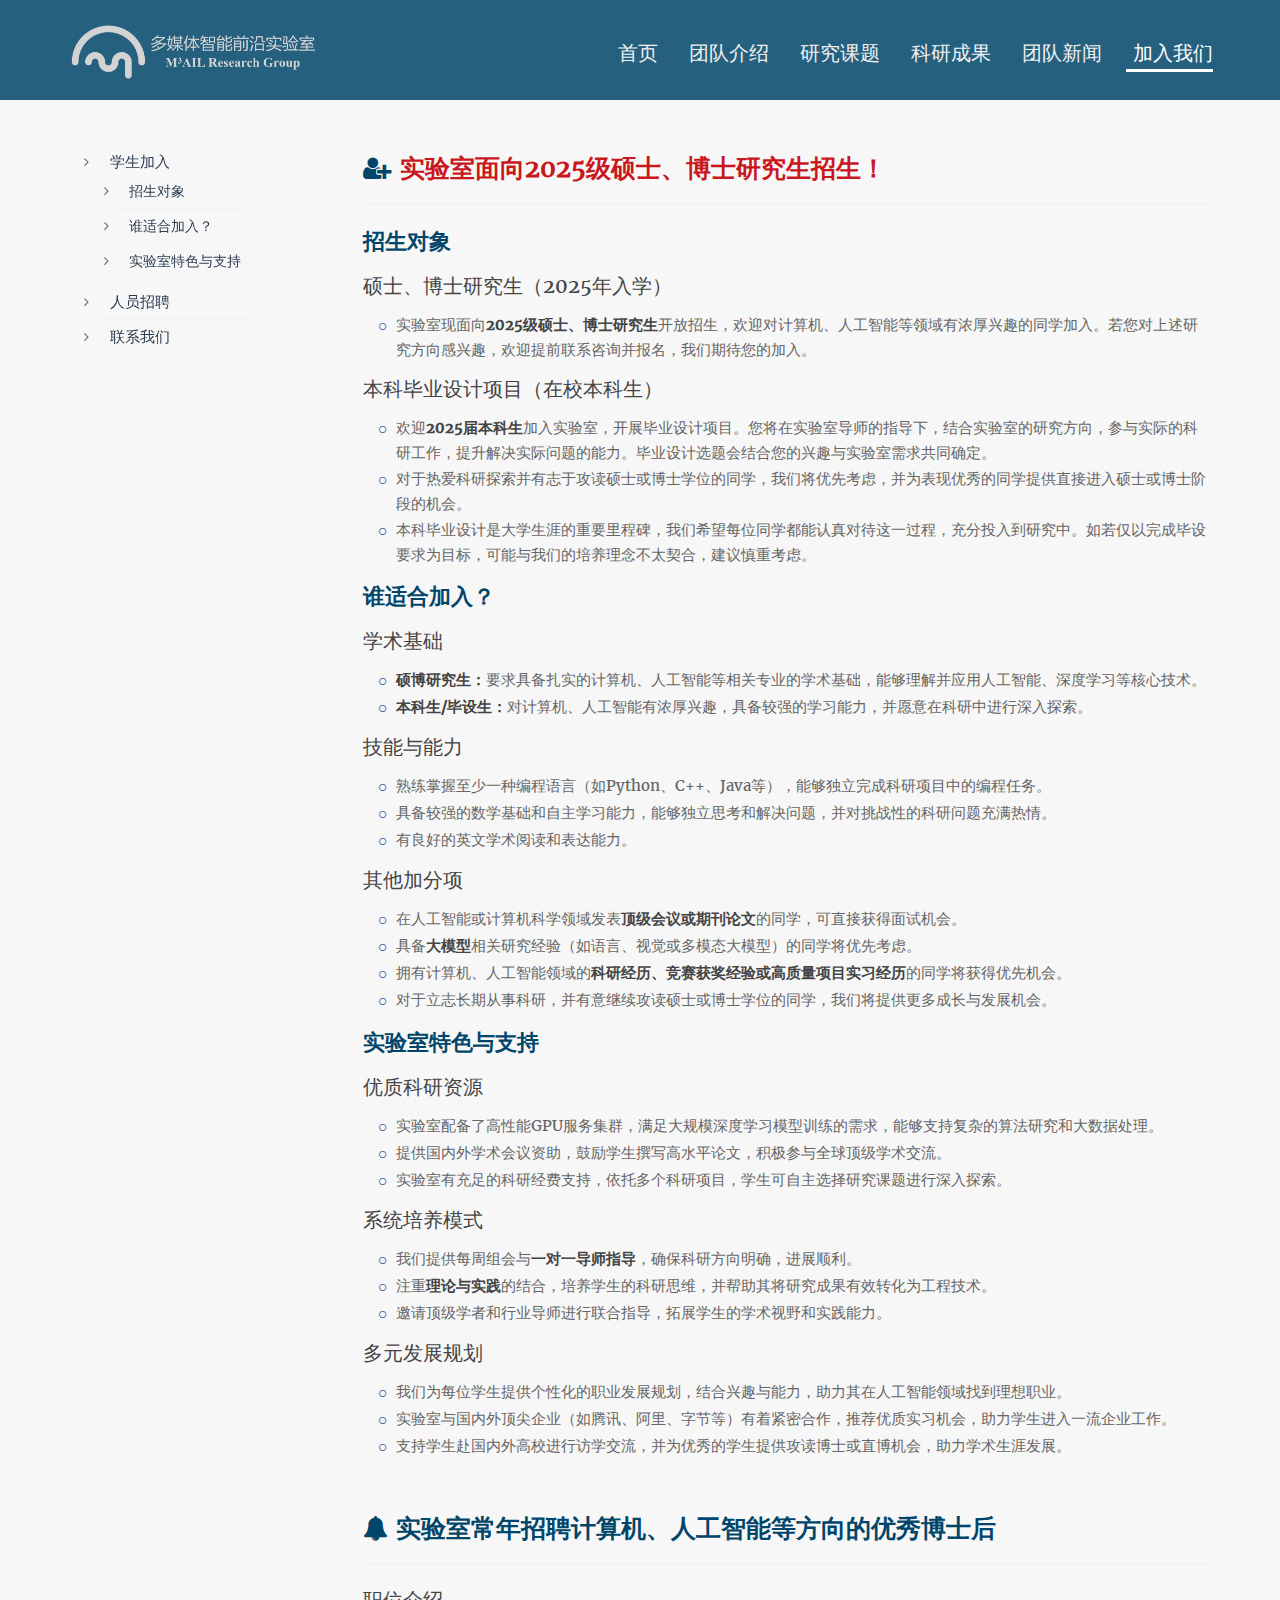
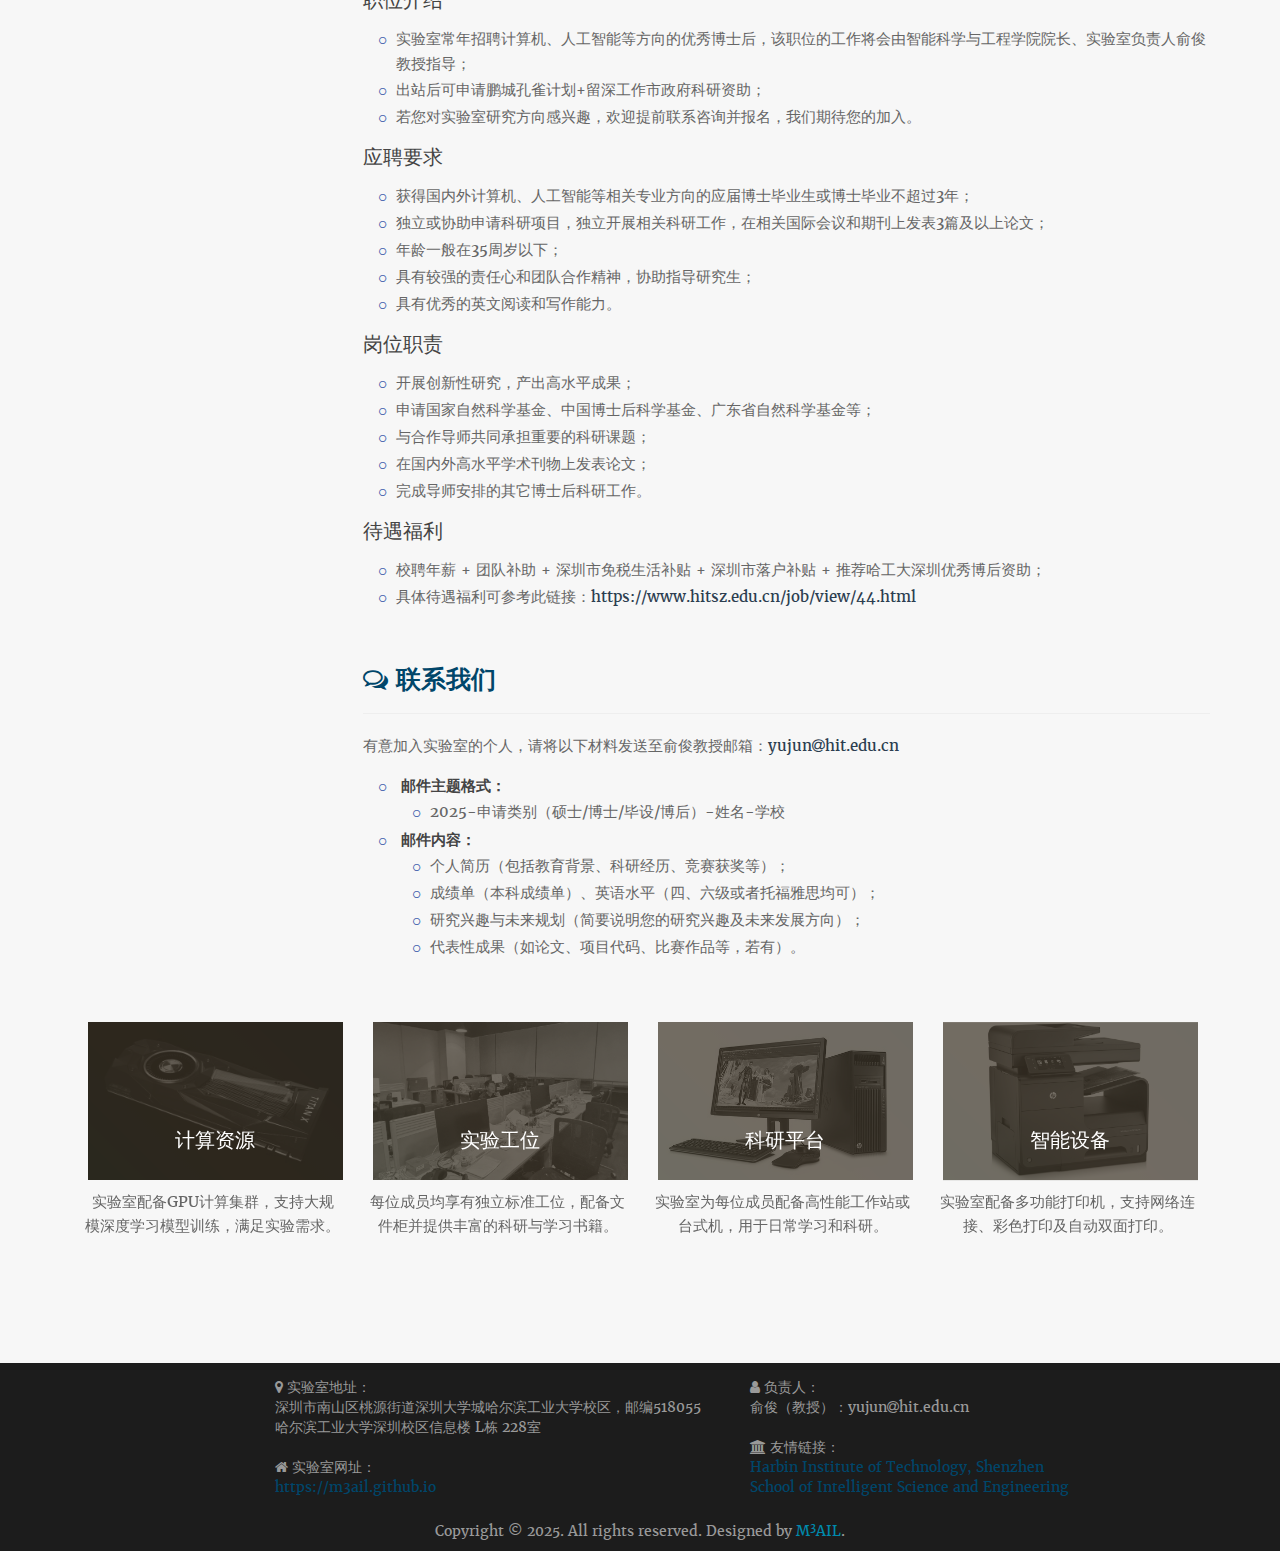
==== joinus.html @ 86f45a94 "initial commit" ====
<!DOCTYPE html>
<html lang="en">

<head>
  <meta charset="utf-8" />
  <meta http-equiv="X-UA-Compatible" content="IE=edge" />
  <meta name="viewport" content="width=device-width, initial-scale=1" />
  <meta name="description" content="" />
  <meta name="author" content="" />
  <title>多媒体智能前沿实验室</title>
  <link rel="icon" type="image/x-icon" href="images/logo_head_0.png" />
  <!-- Bootstrap Core CSS -->
  <link href="css/bootstrap.min.css" rel="stylesheet" />
  <!-- Custom Fonts -->
  <link href="font-awesome/css/font-awesome.min.css" rel="stylesheet" type="text/css" />
  <!-- Custom CSS -->
  <link rel="stylesheet" href="css/patros.css" />
</head>

<body data-spy="scroll">
  <!-- Navigation -->
  <nav class="navbar navbar-inverse navbar-fixed-top">
    <div class="container">
      <div class="navbar-header">
        <button type="button" class="navbar-toggle" data-toggle="collapse" data-target="#bs-example-navbar-collapse-1">
          <span class="sr-only">Toggle navigation</span>
          <span class="icon-bar"></span>
          <span class="icon-bar"></span>
          <span class="icon-bar"></span>
        </button>
        <a class="navbar-brand" href="index.html"><img src="images/logo.png" class="logo-img" alt="company logo" /></a>
      </div>
      <div class="collapse navbar-collapse" id="bs-example-navbar-collapse-1">
        <ul class="nav navbar-nav navbar-right custom-menu">
          <li><a href="index.html">首页</a></li>
          <li><a href="people.html">团队介绍</a></li>
          <li><a href="research.html">研究课题</a></li>
          <li><a href="publications.html">科研成果</a></li>
          <li><a href="news.html">团队新闻</a></li>
          <li class="active"><a href="joinus.html">加入我们</a></li>
        </ul>
      </div>
    </div>
  </nav>

  <!-- Page Content -->
  <section id="bloghome">
    <div class="container blog">
      <div class="row">
        <!-- Blog Column -->

        <!-- Blog Sidebar Column -->
        <aside class="col-md-3">
          <!-- Blog Categories -->
          <div class="outline-sidebar">
            <ul class="sidebar-list">
              <li><a href="#student"> 学生加入 </a>
                <ul class="sub-list"> 
                  <li><a href="#who"> 招生对象 </a></li>
                  <li><a href="#requirement"> 谁适合加入？ </a></li>
                  <li><a href="#support"> 实验室特色与支持 </a></li>
                </ul>
              </li>
              <li><a href="#researcher"> 人员招聘 </a></li>
              <li><a href="#contact_us"> 联系我们 </a></li>
            </ul>
          </div>
        </aside>

        <div class="col-md-9">
          <!-- 学生 -->
          <div class="row blogu">
            <div class="col-sm-12 col-md-12">
              <h2 id="student">
                <i class="fa fa-1x fa-user-plus"></i>
                <strong>实验室面向2025级硕士、博士研究生招生！</strong>
              </h2>
              <hr />
            
              <!-- 招生对象 -->
              <h3 id="who">招生对象</h3>
              <h4>硕士、博士研究生（2025年入学）</h4>
              <ul>
                <li>实验室现面向<b>2025级硕士、博士研究生</b>开放招生，欢迎对计算机、人工智能等领域有浓厚兴趣的同学加入。若您对上述研究方向感兴趣，欢迎提前联系咨询并报名，我们期待您的加入。</li>
              </ul>

              <h4>本科毕业设计项目（在校本科生）</h4>
              <ul>
                <li>欢迎<b>2025届本科生</b>加入实验室，开展毕业设计项目。您将在实验室导师的指导下，结合实验室的研究方向，参与实际的科研工作，提升解决实际问题的能力。毕业设计选题会结合您的兴趣与实验室需求共同确定。</li>
                <li>对于热爱科研探索并有志于攻读硕士或博士学位的同学，我们将优先考虑，并为表现优秀的同学提供直接进入硕士或博士阶段的机会。</li>
                <li>本科毕业设计是大学生涯的重要里程碑，我们希望每位同学都能认真对待这一过程，充分投入到研究中。如若仅以完成毕设要求为目标，可能与我们的培养理念不太契合，建议慎重考虑。</li>
              </ul>


              <!-- 谁适合加入？ -->
              <h3 id="requirement">谁适合加入？</h3>
              <h4>学术基础</h4>
              <ul>
                <li><b>硕博研究生：</b>要求具备扎实的计算机、人工智能等相关专业的学术基础，能够理解并应用人工智能、深度学习等核心技术。</li>
                <li><b>本科生/毕设生：</b>对计算机、人工智能有浓厚兴趣，具备较强的学习能力，并愿意在科研中进行深入探索。</li>
              </ul>

              <h4>技能与能力</h4>
              <ul>
                <li>熟练掌握至少一种编程语言（如Python、C++、Java等），能够独立完成科研项目中的编程任务。</li>
                <li>具备较强的数学基础和自主学习能力，能够独立思考和解决问题，并对挑战性的科研问题充满热情。</li>
                <li>有良好的英文学术阅读和表达能力。</li>
              </ul>

              <h4> 其他加分项</h4>
              <ul>
                <li>在人工智能或计算机科学领域发表<b>顶级会议或期刊论文</b>的同学，可直接获得面试机会。</li>
                <li>具备<b>大模型</b>相关研究经验（如语言、视觉或多模态大模型）的同学将优先考虑。</li>
                <li>拥有计算机、人工智能领域的<b>科研经历、竞赛获奖经验或高质量项目实习经历</b>的同学将获得优先机会。</li>
                <li>对于立志长期从事科研，并有意继续攻读硕士或博士学位的同学，我们将提供更多成长与发展机会。</li>
              </ul>

              <!-- 实验室特色与支持 -->
              <h3 id="support">实验室特色与支持</h3>
              <h4>优质科研资源</h4>
              <ul>
                <li>实验室配备了高性能GPU服务集群，满足大规模深度学习模型训练的需求，能够支持复杂的算法研究和大数据处理。</li>
                <li>提供国内外学术会议资助，鼓励学生撰写高水平论文，积极参与全球顶级学术交流。</li>
                <li>实验室有充足的科研经费支持，依托多个科研项目，学生可自主选择研究课题进行深入探索。</li>
              </ul>

              <h4>系统培养模式</h4>
              <ul>
                <li>我们提供每周组会与<b>一对一导师指导</b>，确保科研方向明确，进展顺利。</li>
                <li>注重<b>理论与实践</b>的结合，培养学生的科研思维，并帮助其将研究成果有效转化为工程技术。</li>
                <li>邀请顶级学者和行业导师进行联合指导，拓展学生的学术视野和实践能力。</li>
              </ul>

              <h4>多元发展规划</h4>
              <ul>
                <li>我们为每位学生提供个性化的职业发展规划，结合兴趣与能力，助力其在人工智能领域找到理想职业。</li>
                <li>实验室与国内外顶尖企业（如腾讯、阿里、字节等）有着紧密合作，推荐优质实习机会，助力学生进入一流企业工作。</li>
                <li>支持学生赴国内外高校进行访学交流，并为优秀的学生提供攻读博士或直博机会，助力学术生涯发展。</li>
              </ul>
            </div>
          </div>

          <!-- Researcher -->
          <div class="row blogu">
            <div class="col-sm-12 col-md-12">
              <h2 id="researcher">
                <i class="fa fa-1x fa-bell"></i>
                实验室常年招聘计算机、人工智能等方向的优秀博士后
              </h2>
              <hr />

              <h4>职位介绍</h4>
              <ul>
                <li>实验室常年招聘计算机、人工智能等方向的优秀博士后，该职位的工作将会由智能科学与工程学院院长、实验室负责人俞俊教授指导；</li>
                <li>出站后可申请鹏城孔雀计划+留深工作市政府科研资助；</li>
                <li>若您对实验室研究方向感兴趣，欢迎提前联系咨询并报名，我们期待您的加入。</li>
              </ul>

              <h4>应聘要求</h4>
              <ul>
                <li>获得国内外计算机、人工智能等相关专业方向的应届博士毕业生或博士毕业不超过3年；</li>
                <li>独立或协助申请科研项目，独立开展相关科研工作，在相关国际会议和期刊上发表3篇及以上论文；</li>
                <li>年龄一般在35周岁以下；</li>
                <li>具有较强的责任心和团队合作精神，协助指导研究生；</li>
                <li>具有优秀的英文阅读和写作能力。</li>
              </ul>

              <h4>岗位职责</h4>
              <ul>
                <li>开展创新性研究，产出高水平成果；</li>
                <li>申请国家自然科学基金、中国博士后科学基金、广东省自然科学基金等；</li>
                <li>与合作导师共同承担重要的科研课题；</li>
                <li>在国内外高水平学术刊物上发表论文；</li>
                <li>完成导师安排的其它博士后科研工作。</li>
              </ul>
            
              <h4>待遇福利</h4>
              <ul>
                <li>校聘年薪 + 团队补助 + 深圳市免税生活补贴 + 深圳市落户补贴 + 推荐哈工大深圳优秀博后资助；</li>
                <li>具体待遇福利可参考此链接：<a href="https://www.hitsz.edu.cn/job/view/44.html">https://www.hitsz.edu.cn/job/view/44.html</a></li>
              </ul>
            </div>
          </div>
          
          <!-- 联系我们 -->
          <div class="row blogu">
            <div class="col-sm-12 col-md-12">
              <h2 id="contact_us">
                <i class="fa fa-1x fa-comments-o"></i>
                联系我们
              </h2>
              <hr />
              <p>有意加入实验室的个人，请将以下材料发送至俞俊教授邮箱：<a href="mailto:yujun@hit.edn.cn">yujun<i class="fa fa-1x fa-at"></i>hit.edu.cn</a></p>
              <ul>
                <li>
                  <b>邮件主题格式：</b>
                  <ul><li>2025-申请类别（硕士/博士/毕设/博后）-姓名-学校</li></ul>
                </li>
                <li>
                  <b>邮件内容：</b>
                   <ul>
                    <li>个人简历（包括教育背景、科研经历、竞赛获奖等）；</li>
                    <li>成绩单（本科成绩单）、英语水平（四、六级或者托福雅思均可）；</li>
                    <li>研究兴趣与未来规划（简要说明您的研究兴趣及未来发展方向）；</li>
                    <li>代表性成果（如论文、项目代码、比赛作品等，若有）。</li>
                   </ul>
                </li>
              </ul>
            </div>
          </div>
          <!-- add more  -->
        </div>

        <div class="col-md-offset-0 col-md-12 homeport1">
          <div class="col-md-3 col-sm-6 col-xs-12 portfolio-item">
            <figure class="effect-oscar">
              <img src="images/workingenvironment/titanxp.jpg" alt="img09" class="img-responsive" />
              <figcaption>
                <h2>计算资源</h2>
              </figcaption>
            </figure>
            <p class="text-center">
              实验室配备GPU计算集群，支持大规模深度学习模型训练，满足实验需求。
            </p>
          </div>
          <div class="col-md-3 col-sm-6 col-xs-12 portfolio-item">
            <figure class="effect-oscar">
              <img src="images/workingenvironment/labroom.jpg" alt="img09" class="img-responsive" />
              <figcaption>
                <h2>实验工位</h2>
              </figcaption>
            </figure>
            <p class="text-center">
              每位成员均享有独立标准工位，配备文件柜并提供丰富的科研与学习书籍。
            </p>
          </div>
          <div class="col-md-3 col-sm-6 col-xs-12 portfolio-item">
            <figure class="effect-oscar">
              <img src="images/workingenvironment/workstation.jpg" alt="img09" class="img-responsive" />
              <figcaption>
                <h2>科研平台</h2>
              </figcaption>
            </figure>
            <p class="text-center">
              实验室为每位成员配备高性能工作站或台式机，用于日常学习和科研。
            </p>
          </div>
          <div class="col-md-3 col-sm-6 col-xs-12 portfolio-item">
            <figure class="effect-oscar">
              <img src="images/workingenvironment/officejet-pro-x476dw.jpg" alt="img09" class="img-responsive" />
              <figcaption>
                <h2>智能设备</h2>
              </figcaption>
            </figure>
            <p class="text-center">
              实验室配备多功能打印机，支持网络连接、彩色打印及自动双面打印。
            </p>
          </div>
        </div>
      </div>
    </div>
  </section>

  <footer id="footer">
    <div class="fotter">
      <div class="container">
        <div class="col-sm-2 right text-left">

        </div>
        <div class="col-sm-5 left text-left">
          <p>
            <i class="fa fa-1x fa-map-marker"></i> 实验室地址：<br />
            深圳市南山区桃源街道深圳大学城哈尔滨工业大学校区，邮编518055<br />
            哈尔滨工业大学深圳校区信息楼 L栋 228室<br /><br />
            <i class="fa fa-1x fa-home"></i> 实验室网址：<br />
            <a href="index.html">https://m3ail.github.io</a><br />
          </p>
        </div>
        <div class="col-sm-5 middle text-left">
          <p>
            <i class="fa fa-1x fa-user"></i> 负责人：<br />
            俞俊（教授）：yujun<i class="fa fa-1x fa-at"></i>hit.edu.cn
            <br /><br />
            <i class="fa fa-1x fa-university"></i> 友情链接：<br />
            <a href="https://www.hitsz.edu.cn/index.html" target="_blank">
              Harbin Institute of Technology, Shenzhen</a
            ><br />
            <!-- 等待学院更新 -->
            <a href="https://www.hitsz.edu.cn/index.html" target="_blank">
              School of Intelligent Science and Engineering
            </a>
          </p>
        </div>
        <div class="clearfix"></div>
      </div>
    </div>

    <div class="container">
      <div class="row myfooter">
        <div class="text-center">
          Copyright &copy; 2025. All rights reserved. Designed by
          <a target="_blank" href="index.html">M<sup>3</sup>AIL</a>.
        </div>
      </div>
    </div>
  </footer>

  <!-- jQuery -->
  <script src="js/jquery.js"></script>
  <!-- Bootstrap Core JavaScript -->
  <script src="js/bootstrap.min.js"></script>

  <!-- Portfolio -->
  <script src="js/jquery.quicksand.js"></script>

  <!--Jquery Smooth Scrolling-->
  <script>
    $(document).ready(function () {
      $('.custom-menu a[href^="#"], .intro-scroller .inner-link').on(
        "click",
        function (e) {
          e.preventDefault();

          var target = this.hash;
          var $target = $(target);

          $("html, body")
            .stop()
            .animate(
              {
                scrollTop: $target.offset().top,
              },
              900,
              "swing",
              function () {
                window.location.hash = target;
              }
            );
        }
      );

      $("a.page-scroll").bind("click", function (event) {
        var $anchor = $(this);
        $("html, body")
          .stop()
          .animate(
            {
              scrollTop: $($anchor.attr("href")).offset().top,
            },
            1500,
            "easeInOutExpo"
          );
        event.preventDefault();
      });

      $(".nav a").on("click", function () {
        $(".nav").find(".active").removeClass("active");
        $(this).parent().addClass("active");
      });

      $("body").append(
        '<div id="toTop" class="btn btn-primary color1"><span class="glyphicon glyphicon-chevron-up"></span></div>'
      );
      $(window).scroll(function () {
        if ($(this).scrollTop() != 0) {
          $("#toTop").fadeIn();
        } else {
          $("#toTop").fadeOut();
        }
      });
      $("#toTop").click(function () {
        $("html, body").animate({ scrollTop: 0 }, 700);
        return false;
      });
    });
  </script>
</body>

</html>
---- css/patros.css ----
/* @import url(http://fonts.useso.com/css?family=Open+Sans:300italic,400italic,600italic,700italic,400,300,600,700);
*/
/* 图片滚动 */
/* style.css */
:root {
  --image-width: 130%;      /* 控制图片容器宽度 */
  --image-height: 480px;    /* 控制图片容器高度 */
  --image-scale: 0.95;      /* 新增缩放比例变量 */
  --animation-speed: 6s;
  --dot-size: 12px;
  --dot-color: #ffffff;
  --transition-speed: 0.5s;
}

.slider-container {
  position: relative;
  overflow: hidden;
  max-width: 1200px;
  margin: 2rem auto;
  --container-width: min(100%, 1200px);
  width: var(--container-width);
}

.image-track {
  display: flex;
  transform: translateX(calc((var(--container-width) - var(--image-width)) / 2));
  transition: transform var(--transition-speed) ease-in-out;
  will-change: transform;
  gap: 5px; /* 新增图片间距 */
}

.image-item {
  flex: 0 0 var(--image-width);
  height: var(--image-height);
  min-width: var(--image-width);
  padding: 0 15px;
  box-sizing: border-box;
  transition: all 0.3s;
  transform: scale(var(--image-scale));
}

.image-item:hover {
  transform: scale(calc(var(--image-scale) + 0.05));
  z-index: 2;
}

.image-item img {
  width: 100%;
  height: 100%;
  object-fit: cover; /* 可改为contain显示完整图片 */
  border-radius: 0px;
  box-shadow: 0 4px 12px rgba(0,0,0,0.15);
  transition: transform 0.3s;
}

.pagination-dots {
  position: absolute;
  bottom: 20px;
  left: 50%;
  transform: translateX(-50%);
  display: flex;
  gap: 10px;
}

.dot {
  width: 12px;
  height: 12px;
  border-radius: 50%;
  background: rgba(255,255,255,0.5);
  cursor: pointer;
  transition: all 0.3s ease;
}

.dot.active {
  background: #fff;
  transform: scale(1.3);
}

@media (min-width: 768px) {
  .image-item {
    flex: 0 0 50%;
    max-width: 50%;
  }
}

@media (min-width: 992px) {
  .image-item {
    flex: 0 0 33.3333%;
    max-width: 33.3333%;
  }
}

@keyframes slide {
  0% { transform: translateX(0); }
  100% { transform: translateX(-50%); }
}

/* 暂停动画的样式 */
.slider-container:hover .image-track {
  animation-play-state: paused;
}

/* xs */
.logo-img {
  width: 400px;
  height: auto;
}

/* sm */
@media only screen and (min-width: 768px) {
  .logo-img {
    width: 400px;
  }
}

/* md */
@media only screen and (min-width: 992px) {
  .logo-img {
    width: 250px;
  }
}

/* lg */
@media only screen and (min-width: 1200px) {
  .logo-img {
    width: 250px;
  }
}

/*! Generated by Font Squirrel (https://www.fontsquirrel.com) on August 11, 2017 */

@font-face {
  font-family: "merriweather_lightregular";
  src: url("merriweather_light-webfont.woff2") format("woff2"),
    url("merriweather_light-webfont.woff") format("woff");
  font-weight: normal;
  font-style: normal;
}

@font-face {
  font-family: "merriweatherbold";
  src: url("merriweather-bold-webfont.woff2") format("woff2"),
    url("merriweather-bold-webfont.woff") format("woff");
  font-weight: normal;
  font-style: normal;
}
.custom-menu li @font-face {
  font-family: "merriweatherbold_italic";
  src: url("merriweather-boldit-webfont.woff2") format("woff2"),
    url("merriweather-boldit-webfont.woff") format("woff");
  font-weight: normal;
  font-style: normal;
}

@font-face {
  font-family: "merriweatheritalic";
  src: url("merriweather-italic-webfont.woff2") format("woff2"),
    url("merriweather-italic-webfont.woff") format("woff");
  font-weight: normal;
  font-style: normal;
}

@font-face {
  font-family: "merriweatherlight_italic";
  src: url("merriweather-lightit-webfont.woff2") format("woff2"),
    url("merriweather-lightit-webfont.woff") format("woff");
  font-weight: normal;
  font-style: normal;
}

@font-face {
  font-family: "merriweatherregular";
  src: url("merriweather-regular-webfont.woff2") format("woff2"),
    url("merriweather-regular-webfont.woff") format("woff");
  font-weight: normal;
  font-style: normal;
}

/*
.cb-slideshow, .cb-slideshow:after { position:absolute; width:100%; height:100%; top: 0px; left: 0px; z-index: 0; background-color:#131313;
}
.cb-slideshow li span { width: 100%; height: 100%; position: absolute; top: 0px; left: 0px; color: transparent;background-size: cover;
    background-repeat: none; opacity: 0; z-index: 0; -webkit-backface-visibility: hidden; -webkit-animation: imageAnimation 36s linear infinite 0s;
    -moz-animation: imageAnimation 36s linear infinite 0s; -o-animation: imageAnimation 36s linear infinite 0s; -ms-animation: imageAnimation 36s linear infinite 0s;
    animation: imageAnimation 36s linear infinite 0s; }
.cb-slideshow li div { z-index: 1000; position: absolute; bottom: 30px; left: 0px; width: 100%; text-align: center; opacity: 0; color: #fff;
    -webkit-animation: titleAnimation 36s linear infinite 0s; -moz-animation: titleAnimation 36s linear infinite 0s; -o-animation: titleAnimation 36s linear infinite 0s;
    -ms-animation: titleAnimation 36s linear infinite 0s; animation: titleAnimation 36s linear infinite 0s; }
.cb-slideshow li div h3 { font-family: merriweather_lightregular, 'Open Sans'; 
    font-size: 70px; padding-left: 20px; line-height: 50px; color:#0F4C3A; }
.cb-slideshow h3,.cb-slideshow h4{ margin-bottom: 15%; }
.cb-slideshow li:nth-child(1) span { background-image: url(../images/unsplash1.jpg); }
.cb-slideshow li:nth-child(2) span { background-image: url(../images/unsplash2.jpg); -webkit-animation-delay: 6s; -moz-animation-delay: 6s;
    -o-animation-delay: 6s; -ms-animation-delay: 6s; animation-delay: 6s; }
.cb-slideshow li:nth-child(3) span { background-image: url(../images/unsplash3.jpg); -webkit-animation-delay: 12s; -moz-animation-delay: 12s;
    -o-animation-delay: 12s; -ms-animation-delay: 12s; animation-delay: 12s; }
.cb-slideshow li:nth-child(4) span { background-image: url(../images/unsplash4.jpg); -webkit-animation-delay: 18s; -moz-animation-delay: 18s;
    -o-animation-delay: 18s; -ms-animation-delay: 18s; animation-delay: 18s; }
.cb-slideshow li:nth-child(5) span { background-image: url(../images/unsplash5.jpg); -webkit-animation-delay: 24s; -moz-animation-delay: 24s;
    -o-animation-delay: 24s; -ms-animation-delay: 24s; animation-delay: 24s; }
.cb-slideshow li:nth-child(6) span { background-image: url(../images/unsplash6.jpg); -webkit-animation-delay: 30s; -moz-animation-delay: 30s;
    -o-animation-delay: 30s; -ms-animation-delay: 30s; animation-delay: 30s; }
.cb-slideshow li:nth-child(2) div { -webkit-animation-delay: 6s; -moz-animation-delay: 6s; -o-animation-delay: 6s; -ms-animation-delay: 6s;
    animation-delay: 6s; }
.cb-slideshow li:nth-child(3) div { -webkit-animation-delay: 12s; -moz-animation-delay: 12s; -o-animation-delay: 12s; -ms-animation-delay: 12s; animation-delay: 12s; }
.cb-slideshow li:nth-child(4) div { -webkit-animation-delay: 18s; -moz-animation-delay: 18s; -o-animation-delay: 18s; -ms-animation-delay: 18s; animation-delay: 18s; }
.cb-slideshow li:nth-child(5) div { -webkit-animation-delay: 24s; -moz-animation-delay: 24s; -o-animation-delay: 24s; -ms-animation-delay: 24s; animation-delay: 24s; }
.cb-slideshow li:nth-child(6) div { -webkit-animation-delay: 30s; -moz-animation-delay: 30s; -o-animation-delay: 30s; -ms-animation-delay: 30s; animation-delay: 30s; }
*/

/* Animation for the slideshow images */
/*
@-webkit-keyframes imageAnimation { 0% { opacity: 0; -webkit-animation-timing-function: ease-in; } 8% { opacity: 1; -webkit-animation-timing-function: ease-out; } 17% { opacity: 1 } 25% { opacity: 0 } 100% { opacity: 0 } }
@-moz-keyframes imageAnimation { 0% { opacity: 0;  -moz-animation-timing-function: ease-in; } 8% { opacity: 1; -moz-animation-timing-function: ease-out; } 17% { opacity: 1 } 25% { opacity: 0 } 100% { opacity: 0 } }
@-o-keyframes imageAnimation { 0% { opacity: 0; -o-animation-timing-function: ease-in; } 8% { opacity: 1; -o-animation-timing-function: ease-out; } 17% { opacity: 1 } 25% { opacity: 0 } 100% { opacity: 0 } }
@-ms-keyframes imageAnimation { 0% { opacity: 0; -ms-animation-timing-function: ease-in; } 8% { opacity: 1; -ms-animation-timing-function: ease-out; } 17% { opacity: 1 } 25% { opacity: 0 } 100% { opacity: 0 } }
@keyframes imageAnimation { 0% { opacity: 0; animation-timing-function: ease-in; } 8% { opacity: 1; animation-timing-function: ease-out; }
    17% { opacity: 1 } 25% { opacity: 0 } 100% { opacity: 0 } }
*/

/* Animation for the title */
/*
@-webkit-keyframes titleAnimation { 0% { opacity: 0 } 8% { opacity: 1 } 17% { opacity: 1 } 19% { opacity: 0 } 100% { opacity: 0 } }
@-moz-keyframes titleAnimation { 0% { opacity: 0 } 8% { opacity: 1 } 17% { opacity: 1 } 19% { opacity: 0 } 100% { opacity: 0 } }
@-o-keyframes titleAnimation { 0% { opacity: 0 } 8% { opacity: 1 } 17% { opacity: 1 } 19% { opacity: 0 } 100% { opacity: 0 } }
@-ms-keyframes titleAnimation { 0% { opacity: 0 } 8% { opacity: 1 } 17% { opacity: 1 } 19% { opacity: 0 } 100% { opacity: 0 } }
@keyframes titleAnimation { 0% { opacity: 0 } 8% { opacity: 1 } 17% { opacity: 1 } 19% { opacity: 0 } 100% { opacity: 0 } }
*/

/* Show at least something when animations not supported */
/*.no-cssanimations .cb-slideshow li span{ opacity: 1; }*/

/*
@media screen and (max-width: 1140px) { .cb-slideshow li div h3 { font-size: 140px } }
@media screen and (max-width: 600px) { .cb-slideshow li div h3 { font-size: 60px } }
@media screen and (min-width: 600px) { .cb-slideshow li div h3 { font-size: 70px;line-height: 60px; text-align: center;} }
*/

/*鼠标样式*/
img.displayed {
  display: block;
  margin-left: auto;
  margin-right: auto;
  background-color: transparent;
}
.scroll-filter {
  background-color: rgba(0, 0, 0, 0.5);
}
.intro-scroller {
  position: absolute;
  left: 0px;
  text-align: center;
  z-index: 9999;
  width: 100%;
  bottom: 20px;
}
.intro-scroller p {
  color: #fff;
}
.scroll-down {
  background-color: #1e1e1e;
  width: 100%;
  height: 60px;
  position: center;
  text-align: center;
}
.custom-scroll {
  color: #fff;
}

.mouse-icon {
  border: 2px solid;
  border-radius: 15px;
  bottom: 70px;
  height: 50px;
  left: 0;
  margin: 0 auto;
  position: absolute;
  right: 0;
  width: 27px;
  cursor: pointer;
  -webkit-transition: all 0.3s linear;
  -moz-transition: all 0.3s linear;
  -ms-transition: all 0.3s linear;
  -o-transition: all 0.3s linear;
  transition: all 0.3s linear;
}
.mouse-icon:hover {
  opacity: 0.3 !important;
  -webkit-transition: all 0.3s;
  -moz-transition: all 0.3s;
  -ms-transition: all 0.3s;
  -o-transition: all 0.3s;
  transition: all 0.3s;
}
.mouse-icon .wheel {
  -webkit-animation: 1.7s ease 0s normal none infinite magic-mouse-icon;
  -moz-animation: 1.7s ease 0s normal none infinite magic-mouse-icon;
  -o-animation: 1.7s ease 0s normal none infinite magic-mouse-icon;
  animation: 1.7s ease 0s normal none infinite magic-mouse-icon;
  border-radius: 30%;
  background: #fff;
  height: 12px;
  left: 0;
  margin-left: auto;
  margin-right: auto;
  margin-top: 6px;
  right: 0;
  width: 5px;
}

a.inner-link {
  color: #fff;
  text-decoration: none;
}
.cb-slideshow li span {
  filter: brightness(40%);
  -webkit-filter: brightness(40%);
  -moz-filter: brightness(40%);
  -o-filter: brightness(40%);
  -ms-filter: brightness(40%);
}

@media only screen and (max-width: 767px) {
  .mouse-icon {
    bottom: 10px;
  }
  .cb-slideshow li div h3 {
    font-size: 25px;
  }
}

/*文本颜色*/
body {
  color: #666;
  background-color: #f7f7f7;
  font-size: 15px;
  font-family: "Source Han Serif", merriweatherregular, Helvetica,
    "Microsoft YaHei", "Open Sans", "Bookman Old Style", sans-serif;
}
/* 选择高亮的颜色 沈香茶：#4F726C */
::-moz-selection {
  background: #00466a;
  color: #eee;
}
::-webkit-selection {
  background: #00466a;
  color: #eee;
}
::selection {
  background: #00466a;
  color: #eee;
} /* #E96840 为橙色 */

html,
body {
  height: 100%;
}
a {
  color: #00466a;
  text-decoration: none;
}


a:focus,
a:hover {
  color: #cd5e3c;
  text-decoration: none;
}

/*菜单栏*/
.navbar-inverse {
  background-color: #00466a;
  opacity: 0.85;
  font-size: 14px;
  padding-top: 16px;
  padding-bottom: 16px;
}
.navbar-inverse .navbar-nav > li > a {
  /* nav跳转字体 */
  font-size: 20px;
  -webkit-transition: all 0.3s;
  -moz-transition: all 0.3s;
  -ms-transition: all 0.3s;
  -o-transition: all 0.3s;
  transition: all 0.3s;
}
.navbar-inverse .navbar-nav > li > a {
  color: #efefef;
  padding-bottom: 6px;
  padding-right: 0px;
}
.navbar-inverse .navbar-nav li {
  margin-left: 0px;
  text-transform: uppercase;
}
.navbar-inverse .navbar-nav > .active > a,
.navbar-inverse .navbar-nav > .active > a:focus,
.navbar-inverse .navbar-nav > .active > a:hover {
  color: #fff;
  background-color: transparent;
  border-bottom: 3px solid #fff;
  margin-bottom: 0px;
  -webkit-transition: 0.5s;
  transition: 0.5s;
  transition-timing-function: ease;
}
.navbar-inverse .navbar-nav > li > a:hover {
  color: #fff;
  border-bottom: 3px solid #fff;
  -webkit-transition: 0.5s;
  transition: 0.5s;
  transition-timing-function: ease;
}
.navbar-inverse .navbar-nav > li > a:active {
  border-bottom: 3px solid #fff;
  -webkit-transition: 0.5s;
  transition: 0.5s;
  transition-timing-function: ease;
}
.navbar-inverse {
  border: none;
}
.navbar-brand img {
  margin-top: -6px;
}
.navbar-inverse .navbar-toggle:focus,
.navbar-inverse .navbar-toggle:hover {
  background-color: #bd502f;
}

/*菜单栏的标题自适应 小屏幕*/
@media only screen and (max-width: 767px) {
  .navbar-collapse {
    border: none;
  }
  .navbar-inverse .navbar-nav > .active > a,
  .navbar-inverse .navbar-nav > .active > a:focus,
  .navbar-inverse .navbar-nav > .active > a:hover {
    border: none;
  }
  .navbar-inverse .navbar-nav>
    /*菜单栏的标题下划线*/
    li {
    border-bottom: 1px solid #08192d;
  }
  .navbar-inverse .navbar-nav > li:hover {
    border-bottom: 1px solid #fff;
    -webkit-transition: 0.5s;
    transition: 0.5s;
    transition-timing-function: ease;
  }
  .navbar-inverse .navbar-nav > li > a:hover {
    color: #fff;
    border: none;
  }
}

/* blog中 列表样式；一般页面都是blog */
.blog ul > li {
  display: block;
  padding: 1px 1px;
  margin-left: -0.5em;
}
.blog ul > li:before {
  display: inline-block;
  content: "\f22d";
  font-family: "FontAwesome";
  font-size: 0.75em;
  color: #4260ad;
  margin-right: 0.5em;
}
.blog ul > li > a {
  text-decoration: none;
  color: #00466a;
}
.blog ul > li > a:hover {
  color: #cd5e3c;
  -webkit-transition: all 0.3s;
  -moz-transition: all 0.3s;
  -ms-transition: all 0.3s;
  -o-transition: all 0.3s;
  transition: all 0.3s;
}

/* news页面列表格式 */
.news ul > li {
  border-bottom: 1px solid #f2f2f2;
  display: block;
  padding: 2px 2px;
  margin-left: -1em;
}
.news ul > li:before {
  display: inline-block;
  content: "\f06c";
  font-family: "FontAwesome";
  font-size: 14px;
  color: #888;
}
.news ul > li > a {
  text-decoration: none;
  color: #0089ac;
}
.news ul > li > a:hover {
  color: #cd5e3c;
  -webkit-transition: all 0.3s;
  -moz-transition: all 0.3s;
  -ms-transition: all 0.3s;
  -o-transition: all 0.3s;
  transition: all 0.3s;
}

.img-portfolio {
  margin-bottom: 30px;
}
.img-hover:hover {
  opacity: 0.8;
}

/*
header.carousel { height: 100%; max-height: 650px; }
header.carousel .item, header.carousel .item.active, header.carousel .carousel-inner { height: 100%; }
header.carousel .fill2 { width: 100%; height: 100%; background-position: center; background-size: cover; background-color: #1B2D2D; }
header.carousel .fill { width: 100%; height: 100%; background-position: center; background-size: cover; background-color: #4F726C; }
*/

.error-404 {
  font-size: 100px;
}
/*
.price { display: block; font-size: 50px; line-height: 50px;}
.price sup { top: -20px; left: 2px; font-size: 20px; }
.period { display: block; font-style: italic; }
*/

@media (max-width: 991px) {
  .customer-img,
  .img-related {
    margin-bottom: 30px;
  }
}
@media (max-width: 767px) {
  .img-portfolio {
    margin-bottom: 15px;
  }
  header.carousel .carousel {
    height: 70%;
  }
}
.height-contact-element {
  margin: 30px 0;
}
.carousel-indicators-size {
  width: 15px;
  height: 15px;
}
.custom-container {
  height: 300px;
}
.custom-labels {
  background-color: transparent;
  border-radius: 0px;
  border: 0px;
  border-bottom: 1px solid white;
}
.btn-noborder-radius {
  border-radius: 0px;
}
.menu-border-bottom {
  background-color: transparent;
  border-bottom: 2px solid white;
}

/* xs */
.custom-menu li {
  font-size: 15px;
  padding: 12px 12px;
}

/* sm */
@media (min-width: 768px) {
  .custom-menu li {
    font-size: 15px;
    padding: 12px 8px;
  }
}

/* md */
@media (min-width: 992px) {
  .custom-menu li {
    font-size: 15px;
    padding: 12px 12px;
  }
}

/* lg */
@media (min-width: 1200px) {
  .custom-menu li {
    font-size: 15px;
    padding: 12px 12px;
  }
}

.btn-custom,
.btn-custom:active,
.btn-custom:focus,
.btn-custom:hover {
  background-color: #4f72ac;
  border-color: #4f72ac;
}

/*各个页面的空*/
/*#about {padding: 100px 0px 40px 0px; 
    background-image:url("../images/background.jpg");background-repeat:repeat;}*/
/* #products {padding-top:80px;} */
/* #contact {padding:30px;} */
#about {
  padding-top: 100px;
  padding-bottom: 40px;
}
#bloghome {
  padding-top: 100px;
  padding-bottom: 80px;
}
#contact {
  padding-top: 110px;
  padding-bottom: 40px;
}
#research {
  padding-top: 110px;
  padding-bottom: 40px;
}

#about p {
  color: #666;
  line-height: 1.8em;
  font-size: 15px;
}
.prodmap {
  margin-right: 0px;
  margin-left: 0px;
  position: relative;
}

/*各级标题的字体大小*/
h1 {
  font-family: "Source Han Serif", merriweatherregular, Helvetica,
    "Microsoft YaHei", "Open Sans", "Bookman Old Style", sans-serif;
  color: #00466a;
  font-size: 36px;
  margin-top: 0.25em;
  padding-bottom: 0.5em;
  text-transform: uppercase;
  font-weight: bold;
}
#about h1 {
  text-align: left;
  border-bottom: 1px solid #eee;
  font-weight: bold;
}
h2 {
  text-transform: uppercase;
  color: #00466a;
  font-size: 25px;
  margin-top: 1em;
  margin-bottom: 0.5em;
  font-weight: bold;
}
h3 {
  text-transform: uppercase;
  color: #00466a;
  font-size: 22px;
  font-weight: bold;
}
h4 {
  color: #444;
  font-size: 20px;
}
h5 {
  color: #444;
  font-size: 17px;
}
h6 {
  color: #444;
  font-size: 15px;
}
h3,
h4,
h5,
h6 {
  line-height: 1.6em;
  margin-top: 0.5em;
  margin-bottom: 0.5em;
}
/*强调显示 加粗+以下颜色*/
strong {
  color: #c9171e;
}
news-strong {
  color: #25617f;
}
.journal strong {
  color: #25617f;
}
.blog b {
  color: #444;
}
.color-elements {
  color: #0f4caa;
}

.blog p {
  font-family: "Source Han Serif", merriweatherregular, Helvetica,
    "Microsoft YaHei", "Open Sans", "Bookman Old Style", sans-serif;
  color: #666;
  font-size: 15px;
  line-height: 1.6em;
}
/*列表格式*/
.blog {
  padding-top: 30px;
  padding-bottom: 30px;
  font-size: 15px;
  line-height: 1.6em;
  color: #666;
}
.blog ul {
  list-style: none;
}
.blog li::before {
  content: "\f22d";
  color: #4f72ac;
  display: inline-block;
  width: 1em;
  margin-left: -1.5em;
}

#bloghome a {
  color: #2c3e50;
}
/*#bloghome p { padding:12px 0px; font-size: 15px; line-height: 1.6em;}*/
#bloghome a:hover {
  color: #cd5e3c;
  text-decoration: none;
}
#bloghome img:hover {
  filter: brightness(70%);
  -webkit-filter: brightness(70%);
  -moz-filter: brightness(70%);
  -o-filter: brightness(70%);
  -ms-filter: brightness(70%);
  -webkit-transition: 0.5s;
  transition: 0.5s;
  transition-timing-function: ease;
}

/* 每一页的第一个标题 */
/* .page-header h2{padding-bottom:20px;  text-transform: uppercase;} */

/*#about h2, #services h2, #bloghome h2, #meet-team h2, #portfolio1 h2, #contact h2 { text-transform: uppercase; 
    color: #0F4C3A; font-size: 30px; line-height: 1.6em; margin-top: 0.5em; margin-bottom: 0.25em; } 
#home h3 { text-transform: uppercase; color: #0F4C3A; font-size: 30px;}*/

#contact {
  background-color: #f7f7f7;
  color: #666;
}
#contact .fa {
  padding-right: 10px;
  color: #2645ad;
}
/* #contact h1, h2{font-family: 'Source Han Serif', 'Bookman Old Style', merriweatherregular, 'Microsoft YaHei', 'Open Sans', sans-serif; 
    color:#0F4C3A; font-size: 22px;}
    */
#contact p {
  font-family: "Source Han Serif", merriweatherregular, Helvetica,
    "Microsoft YaHei", "Open Sans", "Bookman Old Style", sans-serif;
  color: #666;
  font-size: 15px;
  padding-bottom: 30px;
}
span.text a {
  color: #a0674b;
}
span.text a:hover {
  text-decoration: underline;
}

/*#myCarousel li{transform:rotateZ(45deg);}*/

/*页脚*/
footer {
  background-color: #1c1c1c;
  width: 100%;
  display: block;
  color: #999;
}
#footer p {
  color: #999;
  font-size: 14px;
}
#footer {
  width: 100%;
  font-size: 14px;
  color: #999;
}

.social-icons {
  color: #313131;
  font-size: 24px;
  padding: 0;
}
.list-social-icons {
  display: inline-block;
  vertical-align: middle;
}
.list-social-icons li {
  margin: 0px 15px;
  width: 40px;
  height: 40px;
  text-align: center;
  line-height: 40px;
  border-radius: 50%;
  -webkit-transition: all 0.4s ease;
  -moz-transition: all 0.4s ease;
  -o-transition: all 0.4s ease;
  transition: all 0.4s ease;
}
.list-social-icons li:hover {
  background: #cd5e3c;
}
.list-social-icons li:hover .social-icons {
  color: #cd5e3c;
}
.list-social-icons li:active .social-icons {
  background: #cd5e3c;
}

.pagination {
  margin: 20px 0 50px !important;
}
.pagination > li > a {
  color: #0089ac;
}
.pagination > .active > a {
  background-color: #b07736;
  border-color: #b07736;
  color: white;
}
.pagination > li > a:hover {
  color: #cd5e3c;
}

/*blog-thumb对应博客缩略图。在我们的网站中对应为 Research页面中，左边的缩略图*/
.blog-thumb {
  width: 100%;
  position: relative;
  display: block;
}
.blog-thumb a {
  position: relative;
  display: block;
}
.blog-thumb a img {
  width: 100%;
  display: block;
  max-width: 100%;
  height: auto;
}
/*
.blog-thumb a .hover-zoom{  position: absolute; display: block; top: 50%; left: 50%; margin-top: -16px; margin-left: -16px; 
    background: url(../images/zoom-icon.png) no-repeat center center; z-index: 10; width: 32px; height: 32px; 
    -moz-transform: rotate(0deg); -o-transform: rotate(0deg); -webkit-transform: rotate(0deg); 
    -ms-transform: rotate(0deg); transform: rotate(0deg); -webkit-opacity: 0; -moz-opacity: 0;
    opacity: 0; filter: alpha(opacity=0); -moz-transition: all .8s cubic-bezier(0.175, 0.885, 0.320, 1.275); 
    -o-transition: all .8s cubic-bezier(0.175, 0.885, 0.320, 1.275); -webkit-transition: all .8s cubic-bezier(0.175, 0.885, 0.320, 1.275); 
    transition: all .8s cubic-bezier(0.175, 0.885, 0.320, 1.275); }
.blog-thumb a:after { content: ''; display: block; position: absolute; left: 0; right: 0; top: 0; bottom: 0; 
    background: rgba(48, 54, 65, 0.5); z-index: 5; -webkit-border-radius: 3px; -webkit-background-clip: padding-box; 
    -moz-border-radius: 3px; -moz-background-clip: padding;
    border-radius: 3px; background-clip: padding-box; -webkit-opacity: 0; -moz-opacity: 0; 
    opacity: 0; filter: alpha(opacity=0);  -moz-transition: all 0.5s; -o-transition: all 0.5s; -webkit-transition: all 0.5s; transition: all 0.5s; }
.blog-title{margin-top: 1em; margin-bottom: 0.5em; }
*/

.blogu {
  margin-bottom: 20px;
}
.blog img {
  max-height: 500px;
  max-width: 100%;
  position: center;
  display: block;
}

/*
.blog-title a{color:#B07736; -webkit-transition: all .3s;-moz-transition: all .3s;-ms-transition: all .3s;-o-transition: all .3s;transition: all .3s;}
.blog-title a:hover{color:#CD5E3C;text-decoration: none;}
*/

/*侧边栏也使用了blog-sidebar*/
.blog-sidebar {
  min-height: 20px;
  padding-left: 15px;
  padding-right: 15px;
}
.sidebar-padding {
  padding-top: 90px;
} /*影响侧边栏的首行，原始值为20px，与.blog-sidebar的padding配合使用；*/
@media (max-width: 991px) {
  .blog-sidebar {
    margin: 0 auto;
  }
}
.blog-sidebar img {
  width: 90%;
}
.sidebar-title {
  color: #2c2c2c;
}
.blog-sidebar h4:hover {
  color: #cd5e3c;
  -webkit-transition: all 0.3s;
  -moz-transition: all 0.3s;
  -ms-transition: all 0.3s;
  -o-transition: all 0.3s;
  transition: all 0.3s;
}
.sidebar-list {
  padding-left: 5px;
  font-size: 15px;
}
.sidebar-list li > h5 {
  margin-top: 2px;
}
.blog-sidebar ul > li {
  border-bottom: 1px solid #f2f2f2;
  display: block;
  padding: 5px 5px;
  margin-left: 10px;
}
.blog-sidebar ul > li:before {
  display: inline-block;
  content: "\f105";
  font-family: "FontAwesome";
  font-size: 14px;
  color: #666;
}
.blog-sidebar ul > li > a {
  text-decoration: none;
  color: #0089ac;
}
.blog-sidebar ul > li > a:hover {
  color: #cd5e3c;
  -webkit-transition: all 0.3s;
  -moz-transition: all 0.3s;
  -ms-transition: all 0.3s;
  -o-transition: all 0.3s;
  transition: all 0.3s;
}
/*
.blog-sidebar ul>li>a:before{display: inline-block;content: '\f105';font-family: 'FontAwesome';font-size: 14px;color: #666;margin-right: 10px;}
*/

/*侧边栏也使用了outline-sidebar*/
.outline-sidebar {
  min-height: 20px;
  padding-left: 15px;
  padding-right: 15px;
  padding-top: 15px;
  position: fixed;
}
.sidebar-padding {
  padding-top: 90px;
} /*影响侧边栏的首行，原始值为20px，与.outline-sidebar的padding配合使用；*/
@media (max-width: 991px) {
  .outline-sidebar {
    margin: 0 auto;
    position: relative;
  }
}
.outline-sidebar img {
  width: 90%;
}
.sidebar-title {
  color: #2c2c2c;
}
.outline-sidebar h4:hover {
  color: #cd5e3c;
  -webkit-transition: all 0.3s;
  -moz-transition: all 0.3s;
  -ms-transition: all 0.3s;
  -o-transition: all 0.3s;
  transition: all 0.3s;
}
.sidebar-list {
  padding-left: 5px;
  font-size: 15px;
}
.sidebar-list li > h5 {
  margin-top: 2px;
}
.sub-list {
  list-style: none;
  padding-left: 5px; /* 控制缩进 */
}

.sub-list li {
  font-size: 0.95em; /* 让二级菜单字体稍微小一点 */
}

.outline-sidebar ul > li {
  border-bottom: 1px solid #f2f2f2;
  display: block;
  padding: 5px 5px;
  margin-left: 10px;
}
.outline-sidebar ul > li:before {
  display: inline-block;
  content: "\f105";
  font-family: "FontAwesome";
  font-size: 14px;
  color: #666;
}
.outline-sidebar ul > li > a {
  text-decoration: none;
  color: #0089ac;
}
.outline-sidebar ul > li > a:hover {
  color: #cd5e3c;
  -webkit-transition: all 0.3s;
  -moz-transition: all 0.3s;
  -ms-transition: all 0.3s;
  -o-transition: all 0.3s;
  transition: all 0.3s;
}

/*图像显示*/
img.displayed {
  display: block;
  margin-left: auto;
  margin-right: auto;
  background-color: transparent;
  position: center;
}
.img-products {
  position: center;
}

.comments-padding {
  padding-left: 40px;
}

.hr-post {
  border-bottom: 1px solid #2f2f2f;
  width: 100px;
}
.btn-custom {
  width: 100%;
  background-color: #4f72ac;
  border: 1px solid #0f4caa;
  text-transform: uppercase;
  -webkit-transition: all 0.2s ease;
  -moz-transition: all 0.2s ease;
  -o-transition: all 0.2s ease;
  transition: all 0.2s ease;
}
.btn-custom:hover {
  background-color: transparent;
  border: 1px solid #0f4caa;
  color: #fff;
}

textarea:focus,
input[type="text"]:focus,
input[type="password"]:focus,
input[type="datetime"]:focus,
input[type="datetime-local"]:focus,
input[type="date"]:focus,
input[type="month"]:focus,
input[type="time"]:focus,
input[type="week"]:focus,
input[type="number"]:focus,
input[type="email"]:focus,
input[type="url"]:focus,
input[type="search"]:focus,
input[type="tel"]:focus,
input[type="color"]:focus,
.uneditable-input:focus {
  border-color: none;
  box-shadow: none;
  outline: 0 none;
}

select:focus {
  outline-color: transparent;
}
.form-control {
  color: #f7f7f7;
}
.form-control::-moz-placeholder {
  color: #f7f7f7;
  opacity: 1;
}
.form-control:-ms-input-placeholder {
  color: #f7f7f7;
}
.form-control::-webkit-input-placeholder {
  color: #f7f7f7;
}
.form-control:focus {
  border-color: #0f4caa;
  outline: 0;
  -webkit-box-shadow: inset 0 1px 1px rgba(0, 0, 0, 0.075),
    0 0 8px rgba(102, 175, 233, 0.6);
  box-shadow: inset 0 1px 1px rgba(0, 0, 0, 0.075),
    0 0 8px rgba(102, 175, 233, 0.6);
}

.carousel-caption {
  position: absolute;
  right: 15%;
  top: -40px;
  left: 15%;
  z-index: 10;
  padding-bottom: 20px;
  color: #313131;
  text-align: center;
  text-shadow: 0 0px 0px rgba(0, 0, 0, 0.6);
}
.carousel-caption .btn {
  text-shadow: none;
}

@media screen and (min-width: 768px) {
  .carousel-control .glyphicon-chevron-left,
  .carousel-control .glyphicon-chevron-right,
  .carousel-control .icon-next,
  .carousel-control .icon-prev {
    width: 30px;
    height: 30px;
    margin-top: 15px;
    font-size: 30px;
  }
  .carousel-control .glyphicon-chevron-left,
  .carousel-control .icon-prev {
    margin-left: -15px;
  }
  .carousel-control .glyphicon-chevron-right,
  .carousel-control .icon-next {
    margin-right: -15px;
  }
  .carousel-caption {
    right: 20%;
    left: 20%;
    padding-bottom: 30px;
  }
}
@media only screen and (max-width: 767px) {
  .height-contact-element {
    margin: 25px 0;
  }
}
@media only screen and (max-width: 767px) {
  .padding-contact-element {
    padding-left: 15px;
  }
}

/*鼠标样式*/
.mouse-icon {
  background: none;
  border: 2px solid;
  border-radius: 15px;
  bottom: 0px;
  height: 44px;
  left: 0;
  margin: 0 auto;
  position: absolute;
  right: 0;
  width: 30px;
  cursor: pointer;
  -webkit-transition: all 0.3s linear;
  -moz-transition: all 0.3s linear;
  -ms-transition: all 0.3s linear;
  -o-transition: all 0.3s linear;
  transition: all 0.3s linear;
}
.mouse-icon:hover {
  opacity: 0.8 !important;
  -webkit-transition: all 0.3s linear;
  -moz-transition: all 0.3s linear;
  -ms-transition: all 0.3s linear;
  -o-transition: all 0.3s linear;
  transition: all 0.3s linear;
}
.mouse-icon .wheel {
  -webkit-animation: 1.7s ease 0s normal none infinite magic-mouse-icon;
  -moz-animation: 1.7s ease 0s normal none infinite magic-mouse-icon;
  -o-animation: 1.7s ease 0s normal none infinite magic-mouse-icon;
  animation: 1.7s ease 0s normal none infinite magic-mouse-icon;
  border-radius: 30%;
  background: #fff;
  height: 12px;
  left: 0;
  margin-left: auto;
  margin-right: auto;
  margin-top: 6px;
  right: 0;
  width: 6px;
}
@-moz-keyframes magic-mouse-icon {
  0% {
    margin-top: 6px;
    opacity: 0;
  }
  30% {
    opacity: 1;
  }
  100% {
    margin-top: 18px;
    opacity: 0;
  }
}
@-webkit-keyframes magic-mouse-icon {
  0% {
    margin-top: 6px;
    opacity: 0;
  }
  30% {
    opacity: 1;
  }
  100% {
    margin-top: 18px;
    opacity: 0;
  }
}
@-o-keyframes magic-mouse-icon {
  0% {
    margin-top: 6px;
    opacity: 0;
  }
  30% {
    opacity: 1;
  }
  100% {
    margin-top: 18px;
    opacity: 0;
  }
}
@keyframes magic-mouse-icon {
  0% {
    margin-top: 6px;
    opacity: 0;
  }
  30% {
    opacity: 1;
  }
  100% {
    margin-top: 18px;
    opacity: 0;
  }
}

.homeservices1 {
  padding-top: 40px;
  margin-bottom: 40px;
}
.homeservices1 a {
  color: #efefef;
}
.homeservices1 a:hover {
  color: #66baa7;
  text-decoration: none;
}

/*jion us 页面下面的图片展示*/
#services {
  background: #0c48a2;
  padding-top: 60px;
}
#services p {
  color: #efefef;
  font-size: 15px;
  line-height: 1.6em;
}

#services img {
  -webkit-filter: grayscale(1);
  filter: grayscale(1);
}
#services img:hover {
  -webkit-filter: grayscale(0);
  filter: grayscale(0);
  -webkit-transition: 0.5s;
  transition: 0.5s;
  transition-timing-function: ease;
}

#services h2 {
  color: #fff;
}

.homeport1 {
  margin-top: 20px;
}
.homeport2 {
  margin-top: 40px;
}
.colorback {
  background-color: #0c48a2;
  color: #ddd;
} /*有色背景*/

.centerim {
  text-align: center;
  font-size: 40px;
  margin: 10px auto;
  color: #b9b9b9;
}
.centerim:hover {
  color: #2d2d2d;
}

/*research页面图标采用的fa-lg*/
.fa-lg {
  font-size: 70px;
  min-height: 150px;
}
.fa-lg:hover {
  font-size: 70px;
}
.fa-stack-1x {
  color: #2687a5;
  -webkit-transition: 0.5s;
  transition: 0.5s;
}
.fa-stack-1x:hover {
  -webkit-transition-timing-function: linear;
  transition-timing-function: linear;
  zoom: 1.1;
  -ms-zoom: 1.1;
  -webkit-zoom: 1.1;
  -moz-transform: scale(1.1);
}
.fa-circle {
  color: transparent;
  border: 1px solid #2687a5;
  border-radius: 50%;
}

.centerim > a:hover > i {
  color: #fff;
}

.blog-thumb a > img {
  -webkit-transition: 0.5s;
  transition: 0.5s;
}
.blog-thumb a:hover > img {
  filter: brightness(70%) !important;
  -webkit-filter: brightness(70%);
  -moz-filter: brightness(70%);
  -o-filter: brightness(70%);
  -ms-filter: brightness(70%);
  -webkit-transform: translate3d(10px, 0, 0);
  transform: translate3d(10px, 0, 0);
}
.searchbar {
  max-width: 270px;
}

.media-object {
  max-width: 80px;
}
.media-body {
  font-size: 15px;
  line-height: 1.6em;
}
.media-body a {
  color: #00466a;
  text-decoration: none;
}
.media-body a:hover {
  color: #cd5e3c;
  text-decoration: none;
}
/* .media-heading a{color:#00896C; line-height:1.5em; }
.media-heading a:hover { color:#CD5E3C; text-decoration:none; }
#media-heading h2,h3,h4 { color:#444; font-size:16px; line-height:1.5em; }*/

.media {
  border-bottom: 2px solid #f2f2f2;
  padding-bottom: 12px;
}

.media a:hover > img {
  filter: brightness(70%) !important;
  -webkit-filter: brightness(70%);
  -moz-filter: brightness(70%);
  -o-filter: brightness(70%);
  -ms-filter: brightness(70%);
  -webkit-transition: 0.5s;
  transition: 0.5s;
  transition-timing-function: ease;
}

.pagination > .active > a,
.pagination > .active > a:focus,
.pagination > .active > a:hover,
.pagination > .active > span,
.pagination > .active > span:focus,
.pagination > .active > span:hover {
  background-color: #4f72ac;
  border-color: #ddd;
}

.myfooter {
  color: #999;
  padding: 10px 0px;
}
.myfooter a {
  color: #0089ac;
  padding: 10px 0px;
  -webkit-transition: 0.5s;
  transition: 0.5s;
}
.myfooter a:hover {
  color: #cd5e3c;
  padding: 12px 0px;
  text-decoration: none;
  -webkit-transition-timing-function: linear;
  transition-timing-function: linear;
}

.singlepost {
  margin-bottom: 60px;
}
.singlepost a {
  color: #0089ac;
}
.singlepost a:hover {
  color: #cd5e3c;
}

/*
.entry-meta { padding:6px 0px; color:#9f9f9f; font-size:12px;}
.entry-meta span { margin-right:10px; }
.entry-meta a{color:#00896C; }
.entry-meta a:hover { color:#CD5E3C; text-decoration: none; }
*/

@media only screen and (min-width: 767px) {
  .entry-meta {
    color: #9f9f9f;
    font-size: 12px;
  }
  .entry-meta span {
    color: #9f9f9f;
    font-size: 12px;
  }
}

/*
.singlepost img:hover { filter: brightness(70%) !important;  
    -webkit-filter: brightness(70%); -moz-filter: brightness(70%); -o-filter: brightness(70%); -ms-filter: brightness(70%);
    -webkit-transition:0.5s;  transition: 0.5s; transition-timing-function: ease; cursor: pointer; }
.btn-twitter { background: #00acee; border-radius: 0; color: #fff }
.btn-twitter:link, .btn-twitter:visited { color: #fff }
.btn-twitter:active, .btn-twitter:hover { background: #0087bd; color: #fff }
.btn-facebook { background: #3b5998; border-radius: 0; color: #fff}
.btn-facebook:link, .btn-facebook:visited { color: #fff }
.btn-facebook:active, .btn-facebook:hover { background: #30477a; color: #fff }
.btn-googleplus { background: #e93f2e; border-radius: 0; color: #fff }
.btn-googleplus:link, .btn-googleplus:visited { color: #fff }
.btn-googleplus:active, .btn-googleplus:hover { background: #ba3225; color: #fff }
.btn-stumbleupon { background: #f74425; border-radius: 0; color: #fff }
.btn-stumbleupon:link, .btn-stumbleupon:visited { color: #fff }
.btn-stumbleupon:active, .btn-stumbleupon:hover { background: #c7371e; color: #fff }
.btn-linkedin { background: #0e76a8; border-radius: 0; color: #fff }
.btn-linkedin:link, .btn-linkedin:visited { color: #fff }
.btn-linkedin:active, .btn-linkedin:hover { background: #0b6087; color: #fff }
.btn-sitename { background-color: #000; border-radius: 0; color: #fff }
.btn-sitename:link, .btn-sitename:visited { color: #fff }
.btn-sitename:active, .btn-sitename:hover { background-color: #000; color: #fff }
.mysharing { margin-top:40px; }
.mysharing .btn { font-size:12px; padding: 4px 8px; margin-right:4px; }
.comments1 { margin-top:60px; }
.comments1 .media-heading  { color:#313131; font-size:16px; }
.comments1 .media-object { max-width: 60px; }
.btn-primary { background-color: #0F4C3A;  border:none; }
.btn-primary:hover { background-color: #2D2D2D;-webkit-transition:0.5s; transition: 0.5s; transition-timing-function: ease; }
*/

/*小屏幕时，菜单栏显示 and (min-width:768px) */
@media only screen and (max-width: 1200px) {
  .navbar-inverse .navbar-nav > .active > a,
  .navbar-inverse .navbar-nav > .active > a:focus,
  .navbar-inverse .navbar-nav > .active > a:hover {
    font-size: 13px;
  }
  .navbar-inverse .navbar-nav > li > a {
    font-size: 13px;
    margin-right: 0px;
    padding-left: 0px;
    padding-right: 0px;
  }
}
@media only screen and (max-width: 767px) {
  .searchbar {
    max-width: 100%;
  }
  .navbar-inverse .navbar-toggle {
    border-color: #e6e6e6;
  }
  .portfolio-item {
    margin-bottom: 30px;
  }
}
#toTop {
  position: fixed;
  bottom: 38px;
  right: 10px;
  cursor: pointer;
  display: none;
}

.color1 {
  background-color: #505050;
}
.color1:hover {
  background-color: #353535;
}
a,
a:visited,
a:focus,
a:active,
a:hover {
  outline: 0 none !important;
}

/*实验室环境 图片格式*/
.homeport1 figure {
  position: relative;
  float: left;
  overflow: hidden;
  margin: 10px 1%;
  min-width: 100%;
  max-height: 360px;
  width: 48%;
  background: #3085a3;
  text-align: center;
  cursor: pointer;
}

.homeport1 figure img {
  position: relative;
  display: block;
  min-height: 40%;
  max-width: 100%;
  opacity: 0.8;
  filter: grayscale(1);
  -webkit-filter: grayscale(1);
  -moz-filter: grayscale(1);
  -o-filter: grayscale(1);
  -ms-filter: grayscale(1);
  -webkit-transition: 0.8s;
  transition: 0.8s;
}
#homeport1 figure img:hover {
  filter: grayscale(0);
  -webkit-filter: grayscale(0);
  -moz-filter: grayscale(0);
  -o-filter: grayscale(0);
  -ms-filter: grayscale(0);
  -webkit-transition: 0.8s;
  transition: 0.8s;
  cursor: pointer;
}

.homeport1 figure figcaption {
  padding: 2em;
  color: #eee;
  text-transform: uppercase;
  font-size: 1.25em;
  -webkit-backface-visibility: hidden;
  backface-visibility: hidden;
}
.homeport1 figure figcaption::before,
.homeport1 figure figcaption::after {
  pointer-events: none;
}
.homeport1 figure figcaption,
.homeport1 figure figcaption > a {
  position: absolute;
  top: 0;
  left: 0;
  width: 100%;
  height: 100%;
}
.homeport1 figure figcaption > a {
  z-index: 1000;
  text-indent: 200%;
  white-space: nowrap;
  font-size: 0;
  opacity: 0;
}
.homeport1 figure h2 {
  word-spacing: -0.05em;
  font-weight: 400;
  font-size: 20px;
  color: #fff;
}
.homeport1 figure h2 span {
  font-weight: 800;
}
.homeport1 figure h2,
.homeport1 figure p {
  margin: 0;
}
.homeport1 figure p {
  letter-spacing: 1px;
  font-size: 14px;
}
figure.effect-oscar {
  background: -webkit-linear-gradient(
    45deg,
    #22682a 0%,
    #9b4a1b 40%,
    #3a342a 100%
  );
  background: linear-gradient(45deg, #22682a 0%, #9b4a1b 40%, #3a342a 100%);
}
figure.effect-oscar img {
  opacity: 0.9;
  -webkit-transition: opacity 0.35s;
  transition: opacity 0.35s;
}
figure.effect-oscar figcaption {
  padding: 3em;
  background-color: rgba(58, 52, 42, 0.7);
  -webkit-transition: background-color 0.35s;
  transition: background-color 0.35s;
}
figure.effect-oscar figcaption::before {
  position: absolute;
  top: 30px;
  right: 30px;
  bottom: 30px;
  left: 30px;
  border: 1px solid #fff;
  content: "";
}
figure.effect-oscar h2 {
  margin: 20% 0 10px 0;
  -webkit-transition: -webkit-transform 0.35s;
  transition: transform 0.35s;
  -webkit-transform: translate3d(0, 100%, 0);
  transform: translate3d(0, 100%, 0);
}
figure.effect-oscar figcaption::before,
figure.effect-oscar p {
  opacity: 0;
  -webkit-transition: opacity 0.35s, -webkit-transform 0.35s;
  transition: opacity 0.35s, transform 0.35s;
  -webkit-transform: scale(0);
  transform: scale(0);
}
figure.effect-oscar:hover h2 {
  -webkit-transform: translate3d(0, 0, 0);
  transform: translate3d(0, 0, 0);
}
figure.effect-oscar:hover figcaption::before,
figure.effect-oscar:hover p {
  opacity: 1;
  -webkit-transform: scale(1);
  transform: scale(1);
}
figure.effect-oscar:hover figcaption {
  background-color: rgba(58, 52, 42, 0);
}
figure.effect-oscar:hover img {
  opacity: 0.4;
}

#bloghome .btn-primary {
  color: #fff;
  font-size: 15px;
  padding: 8px 14px;
}
#bloghome .btn-primary:hover {
  color: #fff;
}

.hvr-bounce-to-bottom {
  display: inline-block;
  vertical-align: middle;
  -webkit-transform: translateZ(0);
  transform: translateZ(0);
  box-shadow: 0 0 1px rgba(0, 0, 0, 0);
  -webkit-backface-visibility: hidden;
  backface-visibility: hidden;
  -moz-osx-font-smoothing: grayscale;
  position: relative;
  -webkit-transition-property: color;
  transition-property: color;
  -webkit-transition-duration: 0.5s;
  transition-duration: 0.5s;
}
.hvr-bounce-to-bottom:before {
  content: "";
  position: absolute;
  z-index: -1;
  top: 0;
  left: 0;
  right: 0;
  bottom: 0;
  background: #2d2d2d;
  -webkit-transform: scaleY(0);
  transform: scaleY(0);
  -webkit-transform-origin: 50% 0;
  transform-origin: 50% 0;
  -webkit-transition-property: transform;
  transition-property: transform;
  -webkit-transition-duration: 0.5s;
  transition-duration: 0.5s;
  -webkit-transition-timing-function: ease-out;
  transition-timing-function: ease-out;
}
.hvr-bounce-to-bottom:hover,
.hvr-bounce-to-bottom:focus,
.hvr-bounce-to-bottom:active {
  color: white;
}
.hvr-bounce-to-bottom:hover:before,
.hvr-bounce-to-bottom:focus:before,
.hvr-bounce-to-bottom:active:before {
  -webkit-transform: scaleY(1);
  transform: scaleY(1);
  -webkit-transition-timing-function: cubic-bezier(0.52, 1.64, 0.37, 0.66);
  transition-timing-function: cubic-bezier(0.52, 1.64, 0.37, 0.66);
}

/*
#map-canvas {width: 100%; height: 400px;line-height: 2em;}
#contactpage .form-control { color:#3d3d3d; }
#contactpage h2 { margin:40px 0; }
#page1 {padding: 80px 0px 40px 0px;}
*/
#portfolio1 {
  padding-top: 80px;
  margin-bottom: 40px;
  clear: both;
  display: block;
}

/*people两页采用的是meet-team模板*/
#meet-team {
  padding-top: 130px;
  padding-bottom: 40px;
}
#meet-team ul {
  text-align: center;
}
#meet-team li {
  display: inline-block;
  margin-right: 24px;
  font-size: 18px;
}

/* 默认显示为灰色图像，hover后显示为彩色 */

/*
#meet-team .team-img img { filter: grayscale(1); -webkit-filter: grayscale(1); -moz-filter: grayscale(1); 
    -o-filter: grayscale(1); -ms-filter: grayscale(1); -webkit-transition:0.8s; transition: 0.8s; }
#meet-team .team-img img:hover { filter: grayscale(0); -webkit-filter: grayscale(0); -moz-filter: grayscale(0); 
    -o-filter: grayscale(0); -ms-filter: grayscale(0); -webkit-transition:0.8s; transition: 0.8s; cursor: pointer; }
*/

/*成员信息中的span*/
#meet-team .team-info span {
  font-family: merriweatherregular, Helvetica, "Microsoft YaHei", "Open Sans",
    "Bookman Old Style", sans-serif;
  color: #888;
  font-size: 14px;
  line-height: 1.5em;
  margin-top: 0.25em;
  margin-bottom: 1em;
}
#meet-team .team-member p {
  color: #888;
  font-size: 13px;
  line-height: 1.5em;
  margin-top: 0.25em;
  margin-bottom: 1em;
  height: 5em;
}
#meet-team .teamspace {
  margin-top: 10px;
  margin-bottom: 20px;
}
#meet-team h2,
#research h2 {
  padding-bottom: 10px;
}

/*research页面是模仿meet-team页面*/
#research .research-info p {
  font-family: merriweatherregular, Helvetica, "Microsoft YaHei", "Open Sans",
    "Bookman Old Style", sans-serif;
  color: #888;
  font-size: 13px;
  line-height: 1.6em;
  margin-top: 0.25em;
  margin-bottom: 1em;
  height: 8em;
}
#research .researchspace {
  margin-top: 10px;
}

/*portfolio*/
.port2 {
  margin: 0px;
  padding: 0px;
  max-width: 100%;
}
.port3 {
  width: 33%;
  min-width: 240px;
  display: inline-block;
  margin: 0px 0px 7px 0px;
  padding: 0px;
}
.port3 img {
  width: 99%;
  min-width: 240px;
  max-width: 380px;
  cursor: pointer;
}

.port3 img:hover {
  filter: brightness(70%) !important;
  -webkit-filter: brightness(70%);
  -moz-filter: brightness(70%);
  -o-filter: brightness(70%);
  -ms-filter: brightness(70%);
  -webkit-transition: 0.5s;
  transition: 0.5s;
  transition-timing-function: ease;
}

ul.nav-pills {
  text-align: center;
  margin: 25px auto 20px auto;
  width: auto;
  display: table;
}
.nav-pills > li {
  float: none;
  text-align: center;
  display: table-cell;
  margin: 0px;
  vertical-align: bottom;
}
.nav-pills > li a {
  color: #0089ac;
  border-radius: 0px;
  text-align: center;
  font-weight: bold;
  padding: 10px 8px;
  border-bottom: 2px solid #0089ac;
}
.nav > li > a:focus,
.nav > li > a:hover {
  color: #eee;
  background-color: #cd5e3c;
}
.nav-pills > li.active > a,
.nav-pills > li.active > a:focus,
.nav-pills > li.active > a:hover {
  background-color: #cd5e3c;
  color: #eee;
}
.nav-pills > li + li {
  margin: 0px;
}
.modal-dialog {
  height: 100%;
  width: 100%;
  display: flex;
  align-items: center;
}
.modal-content {
  margin: 0 auto;
  max-width: 80%;
  max-height: 80%;
}
.nav li a {
  text-transform: uppercase;
}

/* 统一图片容器尺寸 (添加此规则) */
.team-img {
  width: 366px !important;
  height: 240px !important;
  min-width: 240px;
  min-height: 240px;
}

/* 强制图片填充方式 (添加此规则) */
.team-img img {
  width: 100% !important;
  height: 100% !important;
  object-fit: cover;
  object-position: top center;
}

/* 禁用响应式尺寸覆盖 (修改现有媒体查询) */
@media (max-width: 768px) {
  .team-img {
    width: 366px !important;  /* 覆盖原有响应式尺寸 */
    height: 240px !important;
  }
}

/*@media (max-width:1024px){
    .cb-slideshow li div h3 {
        font-size: 28px;
    }
    .cb-slideshow li div {
        bottom:60px;
    }
    .cb-slideshow h3{
        margin-bottom: 10%;
    }
}
*/
@media (max-width: 768px) {
  /*   .cb-slideshow li div h3 {
        font-size:45px;
    }
    .cb-slideshow li div {
        bottom:50px;
    }
    .cb-slideshow h3{
        margin-bottom:5%;
    }
*/
  header.carousel {
    max-height: 500px;
  }
  .col-md-3.portfolio-item {
    width: 50%;
    float: left;
  }
}
/*
@media (max-width:736px){
    .cb-slideshow li div {
        bottom:30px; }	
}
@media (max-width:667px){
    .cb-slideshow li div {
        bottom:20px;
    }	
    .cb-slideshow li div h3 {
        font-size:25px;
    }
    .cb-slideshow h4 {
        margin-bottom: 13%;
    }
}
@media (max-width:640px){
    .cb-slideshow li div h3 {
        font-size:25px;
    }
    .cb-slideshow li div {
        bottom:50px;
    }
    }
    @media (max-width:600px){
    .cb-slideshow li div {
        bottom:30px;
    }	
    .cb-slideshow li div h3 {
        font-size:25px;
    }
    .cb-slideshow h4 {
        margin-bottom: 13%;
    }
    }
@media (max-width:568px){
    .cb-slideshow li div {
        bottom:20px;
    }	
    .cb-slideshow li div h3 {
        font-size:25px;
    }
    .cb-slideshow h4 {
        margin-bottom: 13%;
    }
}
*/
@media (max-width: 480px) {
  /*   .cb-slideshow li div h3 {
        font-size: 22px; line-height:30px; margin:0;}
    .col-md-3.portfolio-item {
        width:100%; float:none;  }
    .cb-slideshow li div {
        bottom:40px; } 
*/
  .nav-pills > li a {
    padding: 4px 6px;
    font-size: 11px;
  }
  .col-md-4.col-sm-12.col-xs-12.portfolio-item {
    padding: 0;
  }
  
  .team-img img {
    width: 100%;
  }
  .cb-slideshow h4 {
    margin-bottom: 20%;
  }
  .navbar-inverse {
    padding-top: 5px;
    padding-bottom: 5px;
  }
  .h2,
  h2 {
    font-size: 20px;
  }
  #about {
    padding: 30px 0px 0 0px;
  }
  #bloghome {
    padding-top: 20px;
    padding-bottom: 0;
  }
  #portfolio1 {
    padding-top: 10px;
    margin-bottom: 0;
  }
  div#map-canvas-holder {
    height: 200px !important;
  }
  .form-control {
    font-size: 11px !important;
  }
  #contact .fa {
    padding-right: 15px;
  }
  header.carousel {
    max-height: 320px;
  }
  ul.cb-slideshow h4 {
    font-size: 15px;
    margin: 1;
  }
  .cb-slideshow h3 {
    margin-bottom: 5%;
  }
  #about p {
    font-size: 13px;
  }
  #services {
    padding-top: 15px;
  }
  .list-social-icons li {
    margin: 0px 5px;
  }
  #meet-team {
    padding-top: 65px;
  }
  #follow-us {
    height: 160px;
  }
  .page-header {
    font-size: 18px;
    padding-bottom: 10px;
  }
  #bloghome p,
  p {
    padding: 0px 0px;
  }
  .sidebar-padding {
    padding: 0;
  }
  #contact {
    padding-top: 80px;
  }
  .col-lg-6.col-md-8 {
    padding: 0;
  }
  .height-contact-element {
    margin: 10px 0 0 0;
  }
  .h3,
  h3 {
    font-size: 18px;
  }
  /*
    .mysharing {
        margin-top: 20px;
    }
    .mysharing .btn {
        font-size: 11px;
        padding: 4px 3px;
        margin-right: 0;
    }
    .comments1 {
        margin-top: 20px;
    }
    .well {
       padding: 8px;
    }
    */
  .blog-sidebar {
    padding: 10px;
  }
  .singlepost {
    margin-bottom: 20px;
  }
  .blog {
    padding-top: 100px;
  }
}

@media screen and (min-width: 769px) and (max-width: 1140px) {
  .port3 {
    width: 49.5%;
    min-width: 240px;
    padding: 0px;
  }
  .port3 img {
    width: 100%;
    min-width: none;
    max-width: 475px;
    cursor: pointer;
  }
}
.nav-pills .active {
  background-color: #0c48a2;
  color: #eee;
}
.contact-msg {
  line-height: 1.6em;
  margin-bottom: 20px;
}
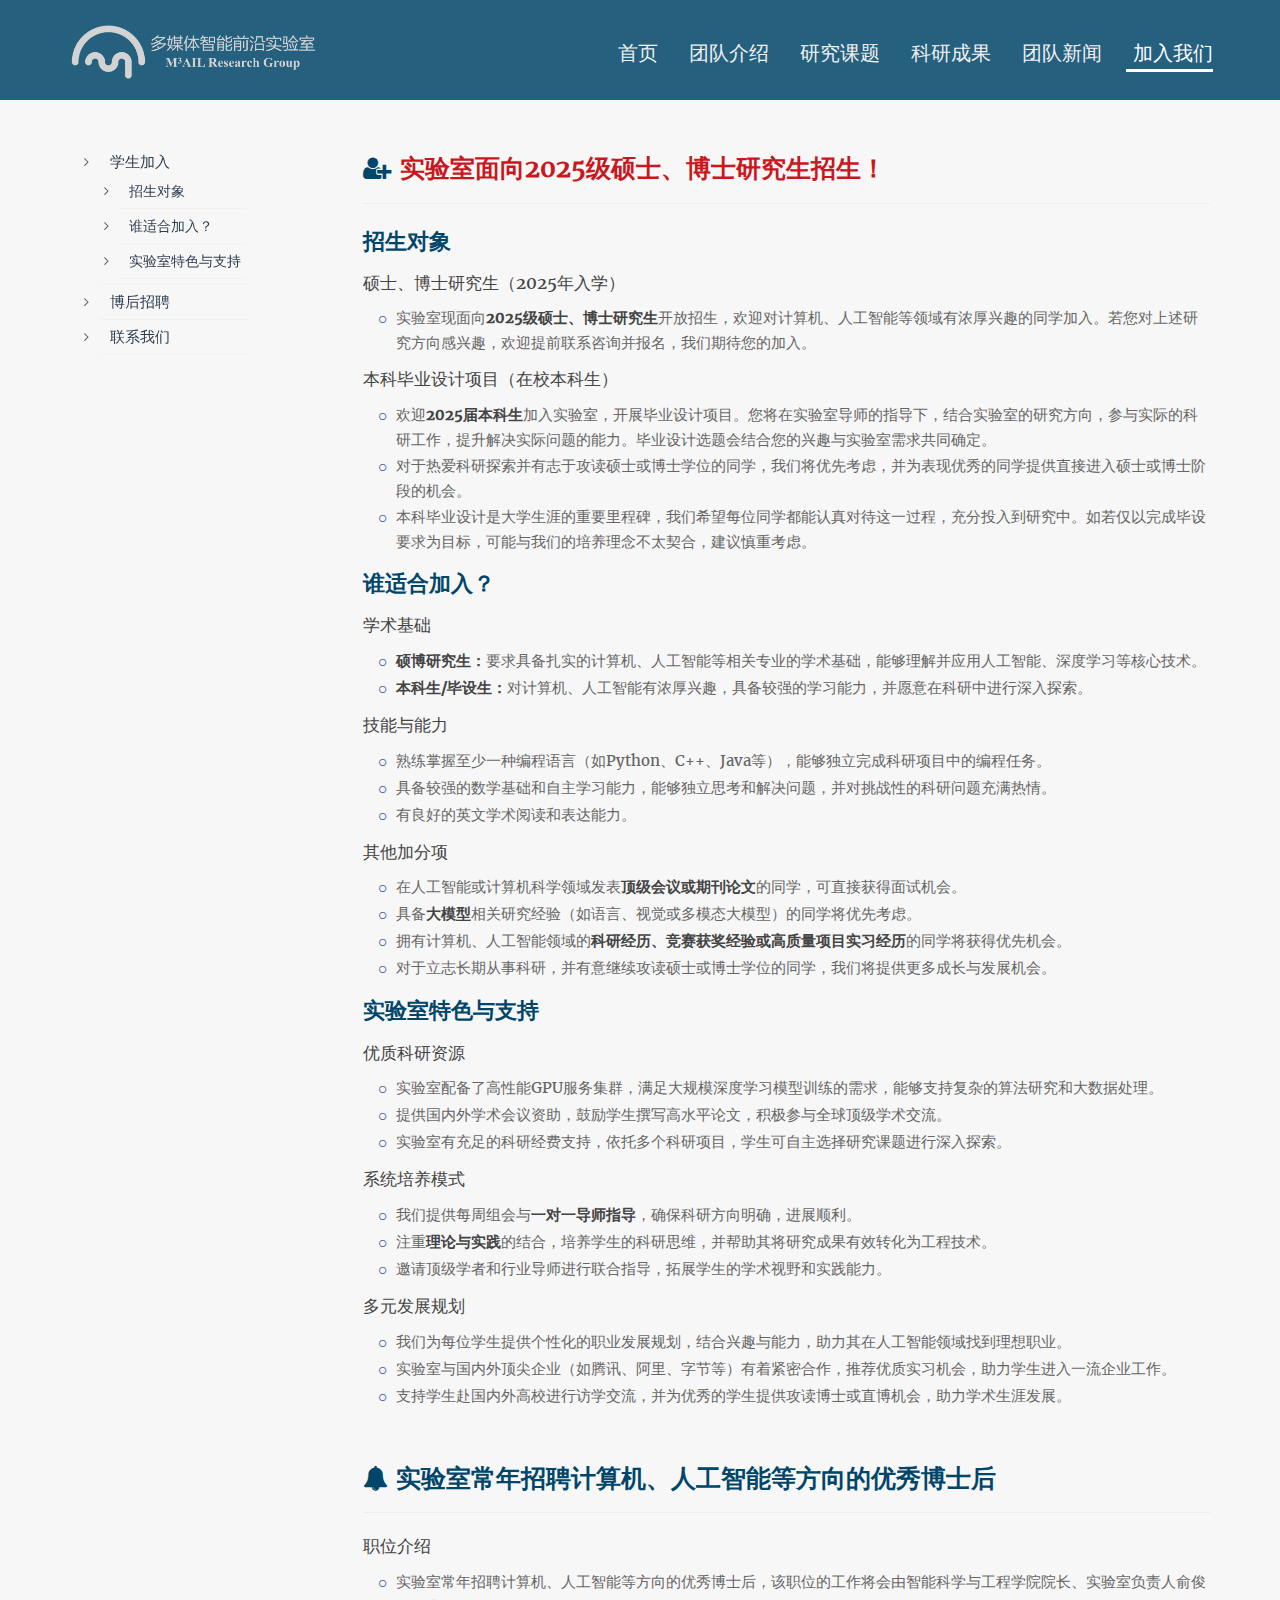
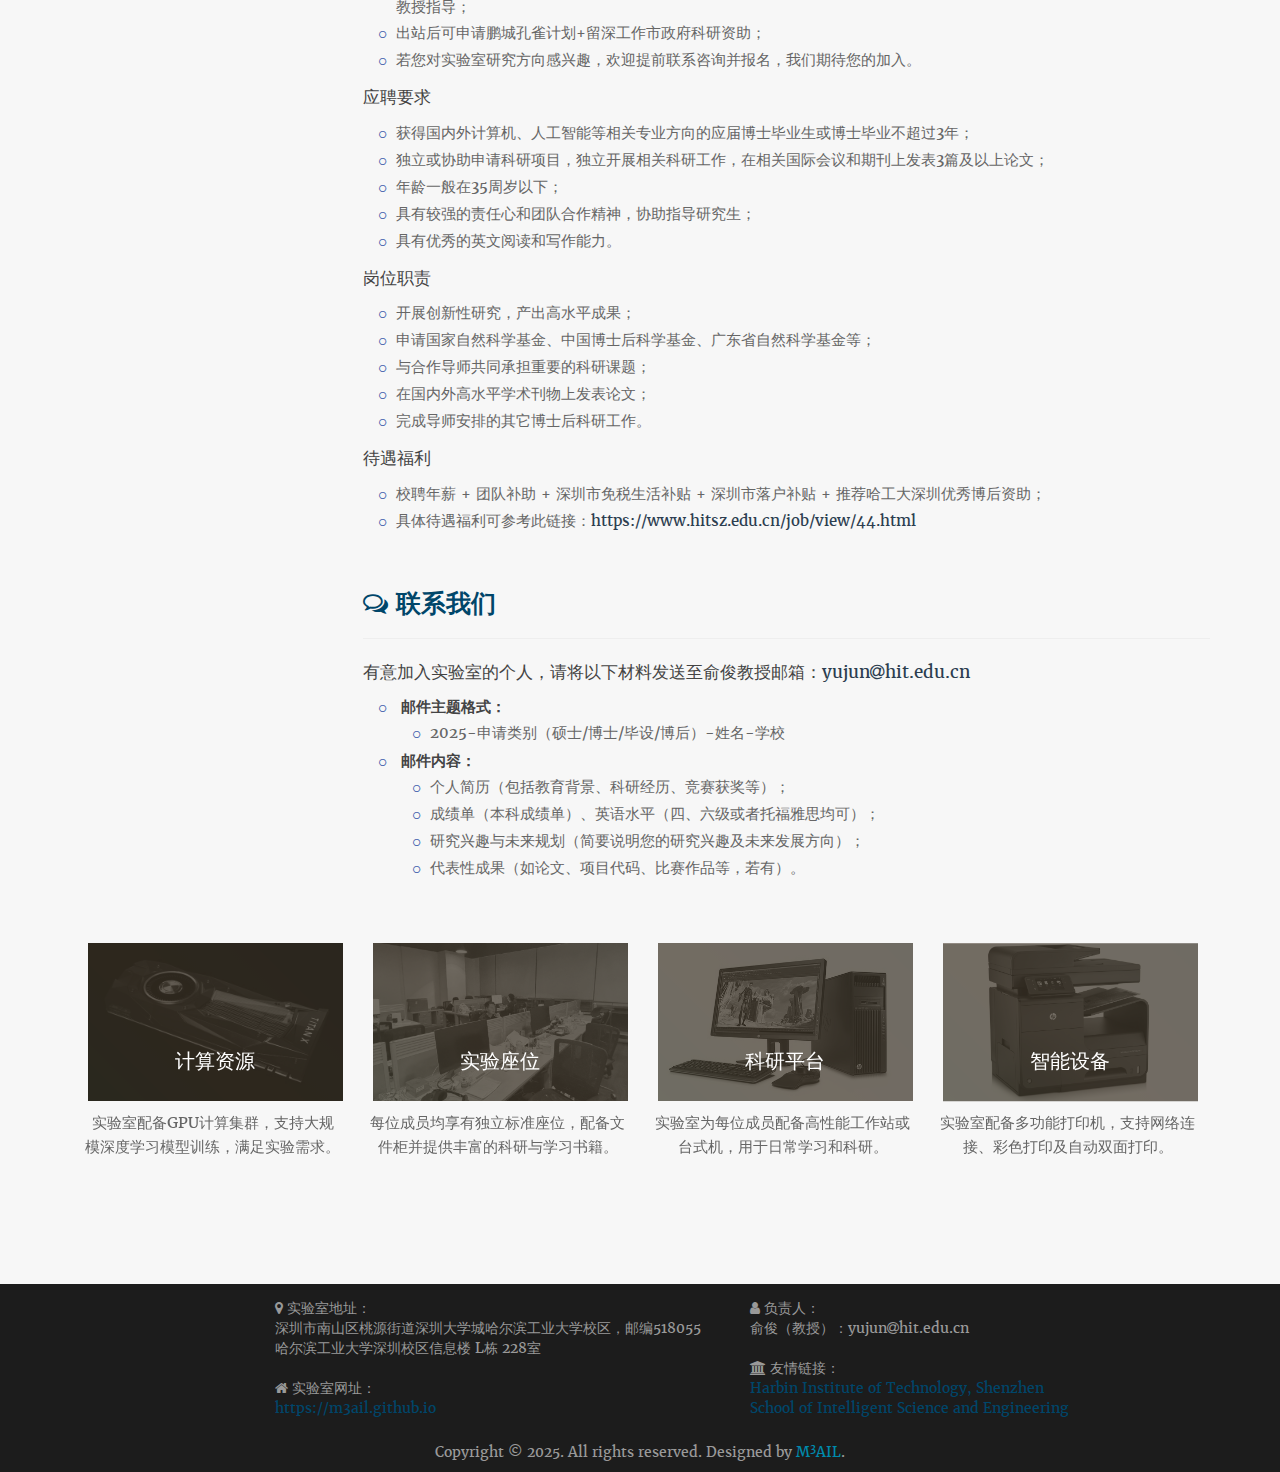
==== commit d30fd190: "v3.0" ====
--- a/joinus.html
+++ b/joinus.html
@@ -61,7 +61,7 @@
                   <li><a href="#support"> 实验室特色与支持 </a></li>
                 </ul>
               </li>
-              <li><a href="#researcher"> 人员招聘 </a></li>
+              <li><a href="#researcher"> 博后招聘 </a></li>
               <li><a href="#contact_us"> 联系我们 </a></li>
             </ul>
           </div>
@@ -79,12 +79,12 @@
             
               <!-- 招生对象 -->
               <h3 id="who">招生对象</h3>
-              <h4>硕士、博士研究生（2025年入学）</h4>
+              <h5>硕士、博士研究生（2025年入学）</h5>
               <ul>
                 <li>实验室现面向<b>2025级硕士、博士研究生</b>开放招生，欢迎对计算机、人工智能等领域有浓厚兴趣的同学加入。若您对上述研究方向感兴趣，欢迎提前联系咨询并报名，我们期待您的加入。</li>
               </ul>
 
-              <h4>本科毕业设计项目（在校本科生）</h4>
+              <h5>本科毕业设计项目（在校本科生）</h5>
               <ul>
                 <li>欢迎<b>2025届本科生</b>加入实验室，开展毕业设计项目。您将在实验室导师的指导下，结合实验室的研究方向，参与实际的科研工作，提升解决实际问题的能力。毕业设计选题会结合您的兴趣与实验室需求共同确定。</li>
                 <li>对于热爱科研探索并有志于攻读硕士或博士学位的同学，我们将优先考虑，并为表现优秀的同学提供直接进入硕士或博士阶段的机会。</li>
@@ -94,20 +94,20 @@
 
               <!-- 谁适合加入？ -->
               <h3 id="requirement">谁适合加入？</h3>
-              <h4>学术基础</h4>
+              <h5>学术基础</h5>
               <ul>
                 <li><b>硕博研究生：</b>要求具备扎实的计算机、人工智能等相关专业的学术基础，能够理解并应用人工智能、深度学习等核心技术。</li>
                 <li><b>本科生/毕设生：</b>对计算机、人工智能有浓厚兴趣，具备较强的学习能力，并愿意在科研中进行深入探索。</li>
               </ul>
 
-              <h4>技能与能力</h4>
+              <h5>技能与能力</h5>
               <ul>
                 <li>熟练掌握至少一种编程语言（如Python、C++、Java等），能够独立完成科研项目中的编程任务。</li>
                 <li>具备较强的数学基础和自主学习能力，能够独立思考和解决问题，并对挑战性的科研问题充满热情。</li>
                 <li>有良好的英文学术阅读和表达能力。</li>
               </ul>
 
-              <h4> 其他加分项</h4>
+              <h5> 其他加分项</h5>
               <ul>
                 <li>在人工智能或计算机科学领域发表<b>顶级会议或期刊论文</b>的同学，可直接获得面试机会。</li>
                 <li>具备<b>大模型</b>相关研究经验（如语言、视觉或多模态大模型）的同学将优先考虑。</li>
@@ -117,21 +117,21 @@
 
               <!-- 实验室特色与支持 -->
               <h3 id="support">实验室特色与支持</h3>
-              <h4>优质科研资源</h4>
+              <h5>优质科研资源</h5>
               <ul>
                 <li>实验室配备了高性能GPU服务集群，满足大规模深度学习模型训练的需求，能够支持复杂的算法研究和大数据处理。</li>
                 <li>提供国内外学术会议资助，鼓励学生撰写高水平论文，积极参与全球顶级学术交流。</li>
                 <li>实验室有充足的科研经费支持，依托多个科研项目，学生可自主选择研究课题进行深入探索。</li>
               </ul>
 
-              <h4>系统培养模式</h4>
+              <h5>系统培养模式</h5>
               <ul>
                 <li>我们提供每周组会与<b>一对一导师指导</b>，确保科研方向明确，进展顺利。</li>
                 <li>注重<b>理论与实践</b>的结合，培养学生的科研思维，并帮助其将研究成果有效转化为工程技术。</li>
                 <li>邀请顶级学者和行业导师进行联合指导，拓展学生的学术视野和实践能力。</li>
               </ul>
 
-              <h4>多元发展规划</h4>
+              <h5>多元发展规划</h5>
               <ul>
                 <li>我们为每位学生提供个性化的职业发展规划，结合兴趣与能力，助力其在人工智能领域找到理想职业。</li>
                 <li>实验室与国内外顶尖企业（如腾讯、阿里、字节等）有着紧密合作，推荐优质实习机会，助力学生进入一流企业工作。</li>
@@ -149,14 +149,14 @@
               </h2>
               <hr />
 
-              <h4>职位介绍</h4>
+              <h5>职位介绍</h5>
               <ul>
                 <li>实验室常年招聘计算机、人工智能等方向的优秀博士后，该职位的工作将会由智能科学与工程学院院长、实验室负责人俞俊教授指导；</li>
                 <li>出站后可申请鹏城孔雀计划+留深工作市政府科研资助；</li>
                 <li>若您对实验室研究方向感兴趣，欢迎提前联系咨询并报名，我们期待您的加入。</li>
               </ul>
 
-              <h4>应聘要求</h4>
+              <h5>应聘要求</h5>
               <ul>
                 <li>获得国内外计算机、人工智能等相关专业方向的应届博士毕业生或博士毕业不超过3年；</li>
                 <li>独立或协助申请科研项目，独立开展相关科研工作，在相关国际会议和期刊上发表3篇及以上论文；</li>
@@ -165,7 +165,7 @@
                 <li>具有优秀的英文阅读和写作能力。</li>
               </ul>
 
-              <h4>岗位职责</h4>
+              <h5>岗位职责</h5>
               <ul>
                 <li>开展创新性研究，产出高水平成果；</li>
                 <li>申请国家自然科学基金、中国博士后科学基金、广东省自然科学基金等；</li>
@@ -174,7 +174,7 @@
                 <li>完成导师安排的其它博士后科研工作。</li>
               </ul>
             
-              <h4>待遇福利</h4>
+              <h5>待遇福利</h5>
               <ul>
                 <li>校聘年薪 + 团队补助 + 深圳市免税生活补贴 + 深圳市落户补贴 + 推荐哈工大深圳优秀博后资助；</li>
                 <li>具体待遇福利可参考此链接：<a href="https://www.hitsz.edu.cn/job/view/44.html">https://www.hitsz.edu.cn/job/view/44.html</a></li>
@@ -190,7 +190,7 @@
                 联系我们
               </h2>
               <hr />
-              <p>有意加入实验室的个人，请将以下材料发送至俞俊教授邮箱：<a href="mailto:yujun@hit.edn.cn">yujun<i class="fa fa-1x fa-at"></i>hit.edu.cn</a></p>
+              <h5>有意加入实验室的个人，请将以下材料发送至俞俊教授邮箱：<a href="mailto:yujun@hit.edn.cn">yujun<i class="fa fa-1x fa-at"></i>hit.edu.cn</a></h5>
               <ul>
                 <li>
                   <b>邮件主题格式：</b>
@@ -211,8 +211,8 @@
           <!-- add more  -->
         </div>
 
-        <div class="col-md-offset-0 col-md-12 homeport1">
-          <div class="col-md-3 col-sm-6 col-xs-12 portfolio-item">
+        <div class="col-md-12 col-md-offset-0 homeport1">
+          <div class="col-xs-12 col-sm-12 col-md-3 portfolio-item">
             <figure class="effect-oscar">
               <img src="images/workingenvironment/titanxp.jpg" alt="img09" class="img-responsive" />
               <figcaption>
@@ -223,18 +223,20 @@
               实验室配备GPU计算集群，支持大规模深度学习模型训练，满足实验需求。
             </p>
           </div>
-          <div class="col-md-3 col-sm-6 col-xs-12 portfolio-item">
+
+          <div class="col-xs-12 col-sm-12 col-md-3 portfolio-item">
             <figure class="effect-oscar">
               <img src="images/workingenvironment/labroom.jpg" alt="img09" class="img-responsive" />
               <figcaption>
-                <h2>实验工位</h2>
+                <h2>实验座位</h2>
               </figcaption>
             </figure>
             <p class="text-center">
-              每位成员均享有独立标准工位，配备文件柜并提供丰富的科研与学习书籍。
+              每位成员均享有独立标准座位，配备文件柜并提供丰富的科研与学习书籍。
             </p>
           </div>
-          <div class="col-md-3 col-sm-6 col-xs-12 portfolio-item">
+          
+          <div class="col-xs-12 col-sm-12 col-md-3 portfolio-item">
             <figure class="effect-oscar">
               <img src="images/workingenvironment/workstation.jpg" alt="img09" class="img-responsive" />
               <figcaption>
@@ -245,7 +247,8 @@
               实验室为每位成员配备高性能工作站或台式机，用于日常学习和科研。
             </p>
           </div>
-          <div class="col-md-3 col-sm-6 col-xs-12 portfolio-item">
+
+          <div class="col-xs-12 col-sm-12 col-md-3 portfolio-item">
             <figure class="effect-oscar">
               <img src="images/workingenvironment/officejet-pro-x476dw.jpg" alt="img09" class="img-responsive" />
               <figcaption>
@@ -256,6 +259,7 @@
               实验室配备多功能打印机，支持网络连接、彩色打印及自动双面打印。
             </p>
           </div>
+
         </div>
       </div>
     </div>
--- a/css/patros.css
+++ b/css/patros.css
@@ -102,14 +102,16 @@
 
 /* xs */
 .logo-img {
-  width: 400px;
+  width: 200px;
+  /* width: 400px; */
   height: auto;
 }
 
 /* sm */
 @media only screen and (min-width: 768px) {
   .logo-img {
-    width: 400px;
+    width: 200px;
+    /* width: 400px; */
   }
 }
 
